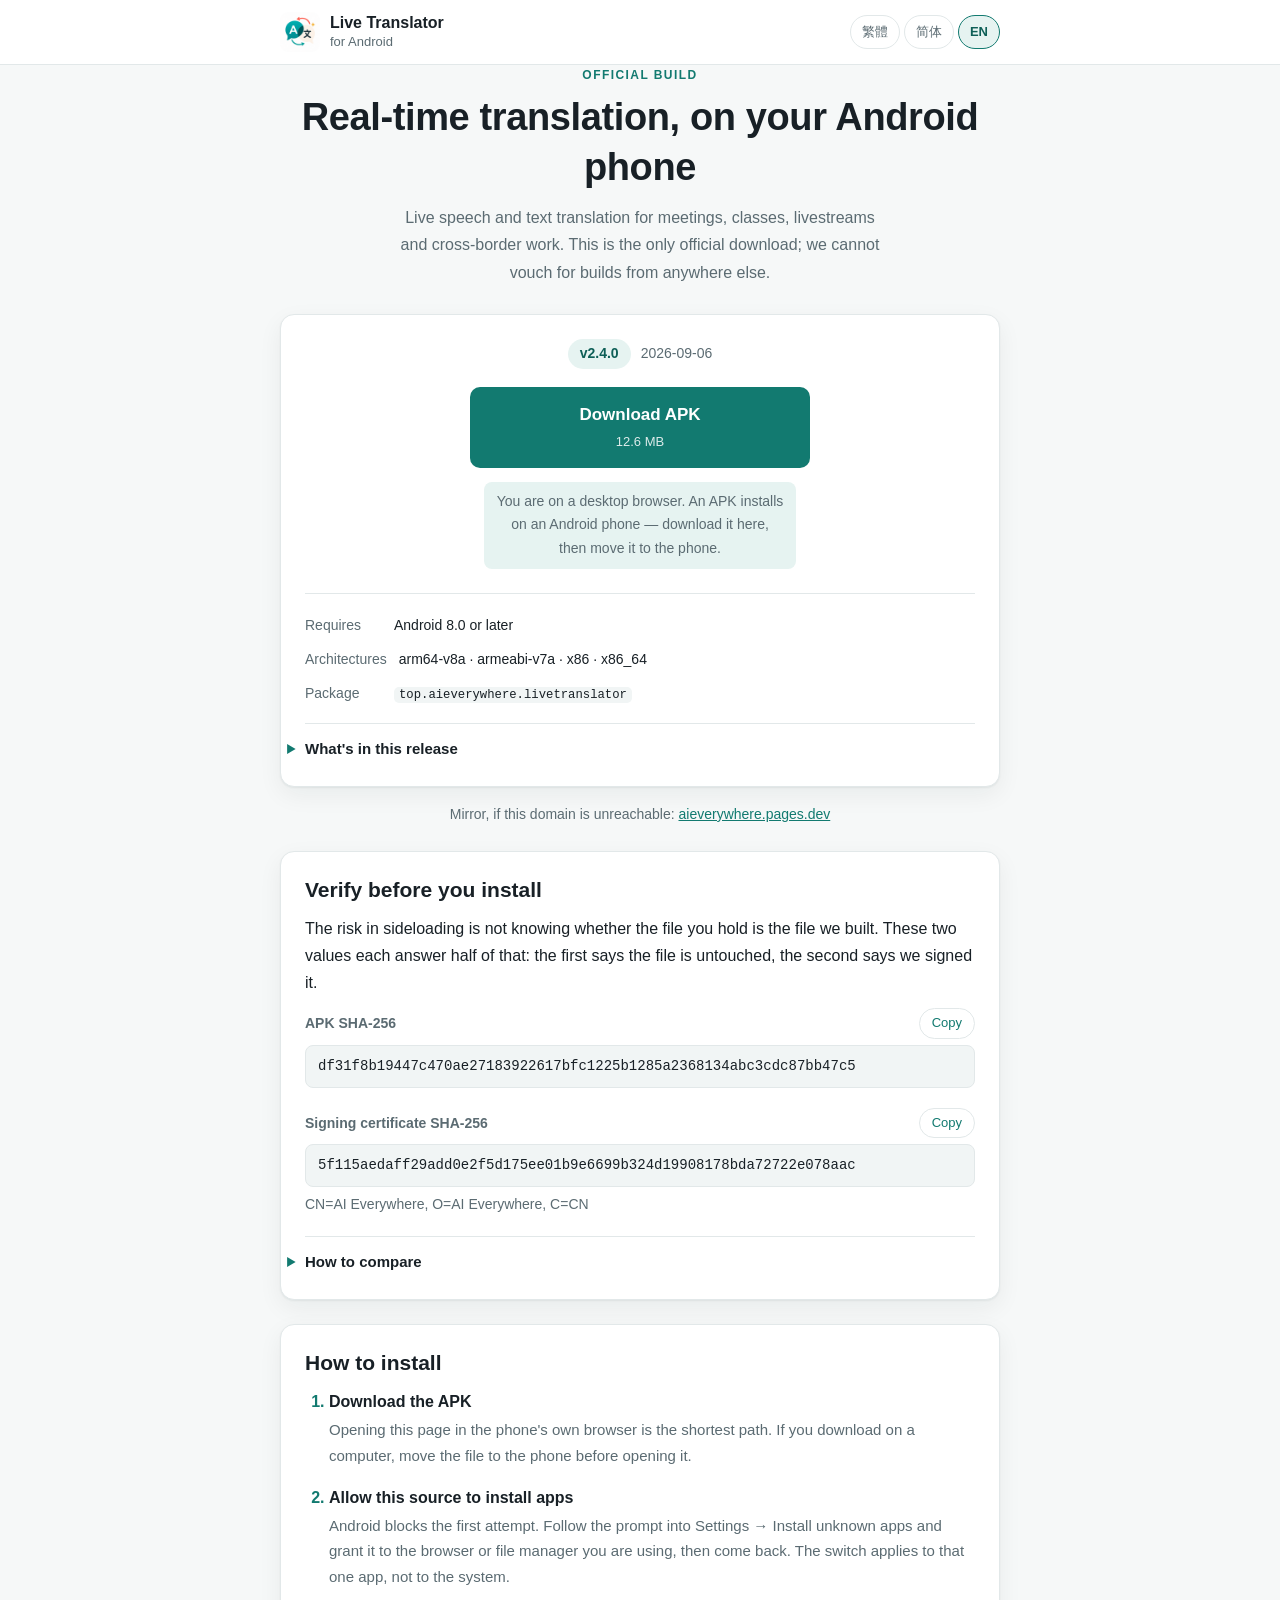
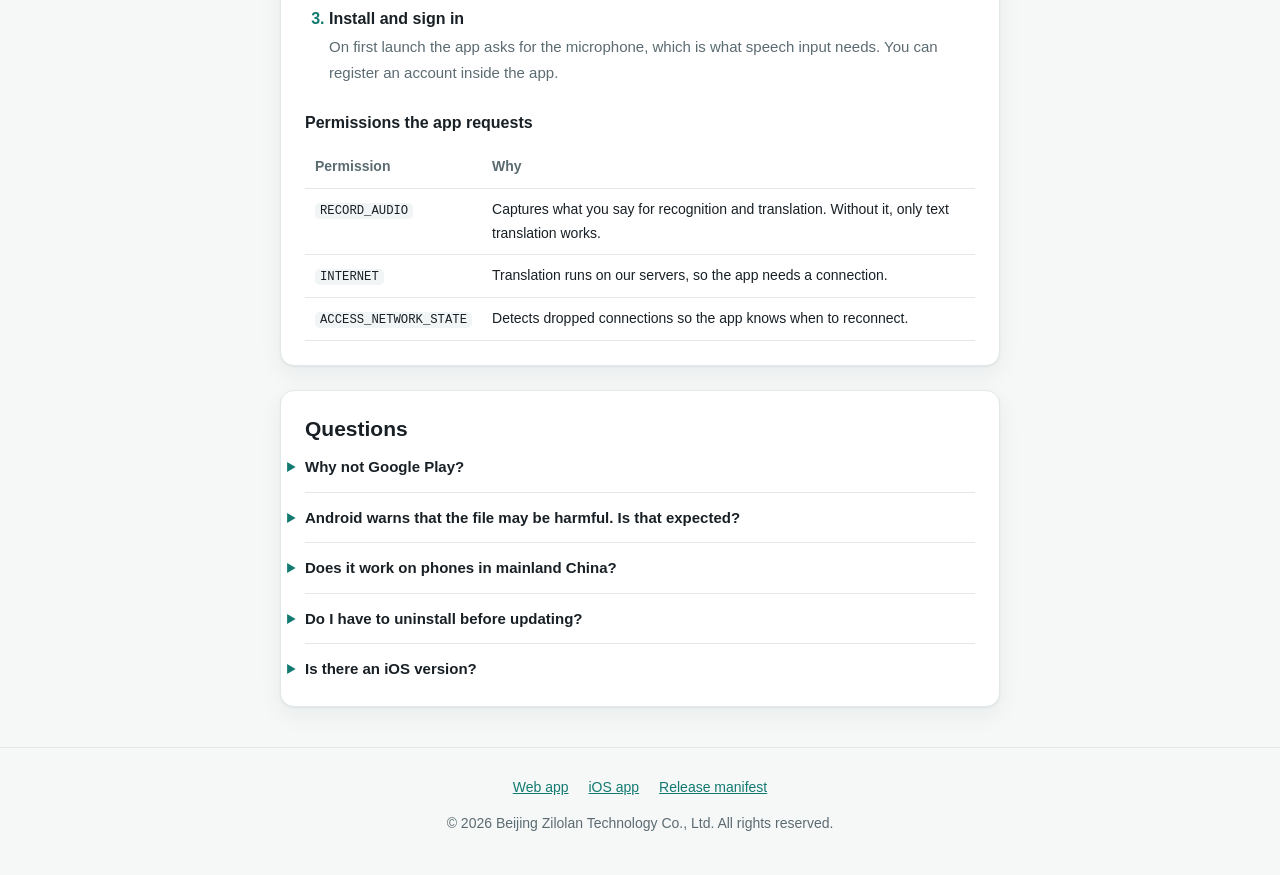
==== index.html @ 989f6298 "Build the download site around one source of truth The page shipped as a template: it advertised v1." ====
<!DOCTYPE html>
<html lang="zh-Hant">
<head>
<meta charset="UTF-8">
<meta name="viewport" content="width=device-width, initial-scale=1.0">
<title>Live Translator for Android — 官方 APK 下載</title>
<meta name="description" content="Live Translator Android 版官方 APK 下載。即時語音翻譯、文字翻譯、會話歷史與 AI 總結，支援 Android 8.0 以上，附 SHA-256 校驗值與簽名指紋。">
<meta name="theme-color" content="#127a70">
<meta name="robots" content="index, follow">
<meta name="author" content="Beijing Zilolan Technology Co., Ltd.">
<link rel="canonical" href="https://download.aieverywhere.top/">

<link rel="icon" type="image/png" href="assets/favicon.png">
<link rel="apple-touch-icon" href="assets/apple-touch-icon.png">
<link rel="manifest" href="site.webmanifest">

<meta property="og:type" content="website">
<meta property="og:site_name" content="Live Translator">
<meta property="og:title" content="Live Translator for Android — 官方 APK 下載">
<meta property="og:description" content="即時語音翻譯 App 的 Android 官方安裝檔，附 SHA-256 校驗值與簽名指紋。">
<meta property="og:url" content="https://download.aieverywhere.top/">
<meta property="og:image" content="https://download.aieverywhere.top/assets/icon-512.png">
<meta name="twitter:card" content="summary">

<script type="application/ld+json">
{
  "@context": "https://schema.org",
  "@type": "SoftwareApplication",
  "name": "Live Translator",
  "operatingSystem": "Android 8.0+",
  "applicationCategory": "UtilitiesApplication",
  "softwareVersion": "2.4.0",
  "downloadUrl": "https://download.aieverywhere.top/download/android/latest.apk",
  "installUrl": "https://download.aieverywhere.top/",
  "publisher": { "@type": "Organization", "name": "Beijing Zilolan Technology Co., Ltd." }
}
</script>

<link rel="stylesheet" href="css/style.css">
</head>
<body>

<a class="skip-link" href="#download" data-i18n="skip">跳到下載</a>

<header class="site-header">
  <div class="wrap header-inner">
    <div class="brand">
      <img src="assets/icon-192.png" alt="" width="40" height="40">
      <div>
        <strong>Live Translator</strong>
        <span data-i18n="brand.sub">Android 版</span>
      </div>
    </div>
    <nav class="lang" aria-label="Language">
      <button type="button" data-lang="zh-Hant" lang="zh-Hant">繁體</button>
      <button type="button" data-lang="zh-Hans" lang="zh-Hans">简体</button>
      <button type="button" data-lang="en" lang="en">EN</button>
    </nav>
  </div>
</header>

<main class="wrap">

  <section class="hero" id="download">
    <p class="eyebrow" data-i18n="hero.eyebrow">官方安裝檔</p>
    <h1 data-i18n="hero.title">即時語音翻譯，裝進你的 Android</h1>
    <p class="lede" data-i18n="hero.lede">會議、課堂、直播與跨境協作的即時語音與文字翻譯。這裡是唯一的官方下載點，其他來源的安裝檔我們無法擔保。</p>

    <div class="card download-card">
      <div class="version-row">
        <span class="badge" id="version-badge">v2.4.0</span>
        <span class="muted" id="release-date">2026-09-06</span>
      </div>

      <a class="btn-download" id="download-btn" href="download/android/LiveTranslator-2.4.0.apk" download>
        <span data-i18n="download.cta">下載 APK</span>
        <span class="btn-sub" id="download-meta">12.6 MB</span>
      </a>

      <p class="platform-note" id="platform-note" hidden></p>

      <dl class="spec">
        <div><dt data-i18n="spec.os">系統需求</dt><dd id="spec-os">Android 8.0 以上</dd></div>
        <div><dt data-i18n="spec.abi">支援架構</dt><dd id="spec-abi">arm64-v8a · armeabi-v7a · x86 · x86_64</dd></div>
        <div><dt data-i18n="spec.pkg">套件名稱</dt><dd><code>top.aieverywhere.livetranslator</code></dd></div>
      </dl>

      <details class="changelog">
        <summary data-i18n="changelog.title">這一版有什麼</summary>
        <ul id="changelog-list"></ul>
      </details>
    </div>

    <p class="mirror muted">
      <span data-i18n="mirror.label">主站無法連線時的備援：</span>
      <a href="https://aieverywhere.pages.dev/">aieverywhere.pages.dev</a>
    </p>
  </section>

  <section class="card" id="verify">
    <h2 data-i18n="verify.title">安裝前先驗一下</h2>
    <p data-i18n="verify.intro">側載的風險在於你不知道手上的檔案有沒有被換過。下面兩個值可以各自回答一半：第一個確認檔案本身沒被動過，第二個確認它確實是我們簽的。</p>

    <div class="hash">
      <div class="hash-head">
        <h3 data-i18n="verify.file">APK 檔案 SHA-256</h3>
        <button type="button" class="copy" data-copy="#sha-file" data-i18n="copy">複製</button>
      </div>
      <code id="sha-file">df31f8b19447c470ae27183922617bfc1225b1285a2368134abc3cdc87bb47c5</code>
    </div>

    <div class="hash">
      <div class="hash-head">
        <h3 data-i18n="verify.cert">簽名憑證 SHA-256</h3>
        <button type="button" class="copy" data-copy="#sha-cert" data-i18n="copy">複製</button>
      </div>
      <code id="sha-cert">5f115aedaff29add0e2f5d175ee01b9e6699b324d19908178bda72722e078aac</code>
      <p class="muted" id="cert-subject">CN=AI Everywhere, O=AI Everywhere, C=CN</p>
    </div>

    <details>
      <summary data-i18n="verify.how">怎麼比對</summary>
      <p data-i18n="verify.howFile">檔案雜湊在自己的電腦上算：</p>
      <pre><code>macOS / Linux:  shasum -a 256 LiveTranslator-2.4.0.apk
Windows:        certutil -hashfile LiveTranslator-2.4.0.apk SHA256</code></pre>
      <p data-i18n="verify.howCert">憑證指紋要用 Android SDK 的 apksigner，它讀的是簽名區塊而不是檔案內容：</p>
      <pre><code>apksigner verify --print-certs LiveTranslator-2.4.0.apk</code></pre>
      <p class="muted" data-i18n="verify.note">憑證指紋跨版本不變。哪天它變了，代表簽名金鑰換了——那必須是我們公開說明過的事，否則就別裝。</p>
    </details>
  </section>

  <section class="card" id="install">
    <h2 data-i18n="install.title">安裝步驟</h2>
    <ol class="steps">
      <li>
        <h3 data-i18n="install.s1.t">下載 APK</h3>
        <p data-i18n="install.s1.d">用手機的瀏覽器直接開這一頁最省事。在電腦上下載的話，記得把檔案傳進手機再開啟。</p>
      </li>
      <li>
        <h3 data-i18n="install.s2.t">允許這個來源安裝</h3>
        <p data-i18n="install.s2.d">點開下載好的檔案，系統會擋一次。照著提示進「設定 → 安裝未知應用程式」，把當下這個瀏覽器或檔案管理器打開權限，再回來繼續。這個開關是給那一個 App 的，不是全域的。</p>
      </li>
      <li>
        <h3 data-i18n="install.s3.t">安裝並登入</h3>
        <p data-i18n="install.s3.d">安裝完第一次啟動會要求麥克風權限，那是語音輸入用的。沒有帳號的話可以直接在 App 內註冊。</p>
      </li>
    </ol>

    <h3 data-i18n="perm.title">App 要哪些權限</h3>
    <table class="perms">
      <thead><tr><th data-i18n="perm.h1">權限</th><th data-i18n="perm.h2">用途</th></tr></thead>
      <tbody>
        <tr><td><code>RECORD_AUDIO</code></td><td data-i18n="perm.mic">錄下你說的話拿去辨識與翻譯。不開就只能用文字翻譯。</td></tr>
        <tr><td><code>INTERNET</code></td><td data-i18n="perm.net">翻譯在伺服器上做，必須連網。</td></tr>
        <tr><td><code>ACCESS_NETWORK_STATE</code></td><td data-i18n="perm.state">判斷斷線，好決定要不要重連。</td></tr>
      </tbody>
    </table>
  </section>

  <section class="card" id="faq">
    <h2 data-i18n="faq.title">常見問題</h2>

    <details>
      <summary data-i18n="faq.q1">為什麼不上 Google Play？</summary>
      <p data-i18n="faq.a1">主要使用者在中國大陸，那裡的手機大多沒有 Play 商店，上架也到不了他們手上。自行發佈的 APK 反而是所有地區都能裝的那一個。</p>
    </details>

    <details>
      <summary data-i18n="faq.q2">系統說「這個檔案可能有害」，正常嗎？</summary>
      <p data-i18n="faq.a2">正常。Android 對所有不是從商店來的安裝檔都這樣提示，它警告的是來源不明，不是檔案本身有問題。你可以先比對上面的 SHA-256 再決定要不要繼續。</p>
    </details>

    <details>
      <summary data-i18n="faq.q3">中國大陸的手機能用嗎？</summary>
      <p data-i18n="faq.a3">能。App 完全不依賴 Google Play 服務，預設的語音辨識走我們自己的伺服器。個人資料頁裡另一個「裝置端辨識」選項要靠手機自己的語音辨識服務，沒有的機器會自動變成灰色，那是預期行為。</p>
    </details>

    <details>
      <summary data-i18n="faq.q4">更新要先解除安裝嗎？</summary>
      <p data-i18n="faq.a4">不用。每一版都用同一把金鑰簽名，直接覆蓋安裝就好，資料和登入狀態都會留著。反過來說，如果系統拒絕覆蓋並說簽章不符，那個檔案就不是我們發的。</p>
    </details>

    <details>
      <summary data-i18n="faq.q5">有 iOS 版嗎？</summary>
      <p data-i18n="faq.a5">有，功能與這一版對齊。網頁版不用安裝，開瀏覽器就能用。</p>
    </details>
  </section>

  <section class="card" id="history" hidden>
    <h2 data-i18n="history.title">歷史版本</h2>
    <p class="muted" data-i18n="history.note">舊版只在需要退回時使用，一般情況請裝最新版。</p>
    <ul class="version-list" id="history-list"></ul>
  </section>

</main>

<footer class="site-footer">
  <div class="wrap">
    <nav class="links" aria-label="Links">
      <a href="https://translate.aieverywhere.top/" data-i18n="footer.web">網頁版</a>
      <a href="download/ios/" data-i18n="footer.ios">iOS 版</a>
      <a href="version.json" data-i18n="footer.manifest">版本資訊 JSON</a>
    </nav>
    <p class="muted">© 2026 Beijing Zilolan Technology Co., Ltd. All rights reserved.</p>
  </div>
</footer>

<div class="toast" id="toast" role="status" aria-live="polite" hidden></div>

<script src="js/main.js"></script>
</body>
</html>
---- css/style.css ----
/* Live Translator 下載頁。單一頁面，不用建置工具，所以樣式全部寫在這裡。 */

:root {
  --brand: #127a70;
  --brand-strong: #0e5f57;
  --brand-soft: #e6f3f1;
  --bg: #f6f8f8;
  --surface: #ffffff;
  --text: #182026;
  --text-muted: #5b6b72;
  --border: #e2e8e9;
  --code-bg: #f1f5f5;
  --shadow: 0 1px 2px rgba(24, 32, 38, .06), 0 8px 24px rgba(24, 32, 38, .06);
  --radius: 14px;
}

@media (prefers-color-scheme: dark) {
  :root {
    --brand: #3fb3a5;
    --brand-strong: #57c9bb;
    --brand-soft: #12302d;
    --bg: #0f1416;
    --surface: #161d20;
    --text: #e8eded;
    --text-muted: #9aabaf;
    --border: #263033;
    --code-bg: #101719;
    --shadow: 0 1px 2px rgba(0, 0, 0, .4), 0 8px 24px rgba(0, 0, 0, .3);
  }
}

* { box-sizing: border-box; }

body {
  margin: 0;
  background: var(--bg);
  color: var(--text);
  font-family: -apple-system, BlinkMacSystemFont, "Segoe UI", "PingFang TC", "PingFang SC",
    "Noto Sans CJK TC", "Microsoft JhengHei", Roboto, Helvetica, Arial, sans-serif;
  font-size: 16px;
  line-height: 1.7;
  -webkit-font-smoothing: antialiased;
}

.wrap { max-width: 760px; margin: 0 auto; padding: 0 20px; }

h1, h2, h3 { line-height: 1.3; }
h1 { font-size: clamp(26px, 5vw, 38px); margin: 0 0 12px; letter-spacing: -.01em; }
h2 { font-size: 21px; margin: 0 0 12px; }
h3 { font-size: 16px; margin: 0 0 4px; }
p { margin: 0 0 12px; }
a { color: var(--brand); }
a:hover { color: var(--brand-strong); }

code, pre {
  font-family: ui-monospace, SFMono-Regular, "SF Mono", Menlo, Consolas, monospace;
  font-size: .875em;
}
pre {
  background: var(--code-bg);
  border: 1px solid var(--border);
  border-radius: 8px;
  padding: 12px 14px;
  overflow-x: auto;
  line-height: 1.6;
}
pre code { background: none; padding: 0; }
:not(pre) > code {
  background: var(--code-bg);
  border-radius: 5px;
  padding: 1px 5px;
  word-break: break-all;
}

.muted { color: var(--text-muted); font-size: 14px; }
.center { text-align: center; }

.skip-link {
  position: absolute;
  left: -9999px;
}
.skip-link:focus {
  left: 12px; top: 12px;
  z-index: 10;
  background: var(--surface);
  padding: 8px 14px;
  border-radius: 8px;
  box-shadow: var(--shadow);
}

:focus-visible { outline: 2px solid var(--brand); outline-offset: 2px; }

/* ---------- header ---------- */

.site-header {
  border-bottom: 1px solid var(--border);
  background: var(--surface);
}
.header-inner {
  display: flex;
  align-items: center;
  justify-content: space-between;
  gap: 16px;
  padding-top: 12px;
  padding-bottom: 12px;
}
.brand { display: flex; align-items: center; gap: 10px; }
.brand img { border-radius: 9px; }
.brand-link { text-decoration: none; color: inherit; }
.brand-link:hover { color: inherit; }
.brand div { display: flex; flex-direction: column; line-height: 1.3; }
.brand strong { font-size: 16px; }
.brand span { font-size: 13px; color: var(--text-muted); }

.lang { display: flex; gap: 4px; }
.lang button {
  font: inherit;
  font-size: 13px;
  padding: 5px 11px;
  border: 1px solid var(--border);
  border-radius: 999px;
  background: transparent;
  color: var(--text-muted);
  cursor: pointer;
}
.lang button:hover { color: var(--text); border-color: var(--brand); }
.lang button[aria-pressed="true"] {
  background: var(--brand-soft);
  border-color: var(--brand);
  color: var(--brand-strong);
  font-weight: 600;
}

/* ---------- layout ---------- */

main { padding: 40px 20px 20px; }
main.wrap > section { margin-bottom: 24px; }

.card {
  background: var(--surface);
  border: 1px solid var(--border);
  border-radius: var(--radius);
  box-shadow: var(--shadow);
  padding: 24px;
}

.hero { text-align: center; }
.eyebrow {
  text-transform: uppercase;
  letter-spacing: .12em;
  font-size: 12px;
  font-weight: 600;
  color: var(--brand);
  margin: 0 0 8px;
}
.lede { color: var(--text-muted); max-width: 56ch; margin: 0 auto 28px; }

/* ---------- download card ---------- */

.download-card { text-align: center; }

.version-row {
  display: flex;
  align-items: center;
  justify-content: center;
  gap: 10px;
  margin-bottom: 18px;
}
.badge {
  background: var(--brand-soft);
  color: var(--brand-strong);
  border-radius: 999px;
  padding: 3px 12px;
  font-size: 14px;
  font-weight: 600;
}

.btn-download {
  display: inline-flex;
  flex-direction: column;
  align-items: center;
  gap: 2px;
  width: 100%;
  max-width: 340px;
  padding: 14px 28px;
  background: var(--brand);
  color: #fff;
  font-size: 17px;
  font-weight: 600;
  text-decoration: none;
  border-radius: 10px;
  transition: background-color .2s, transform .1s;
}
.btn-download:hover { background: var(--brand-strong); color: #fff; }
.btn-download:active { transform: translateY(1px); }
.btn-sub { font-size: 13px; font-weight: 400; opacity: .85; }

.platform-note {
  margin: 14px auto 0;
  max-width: 40ch;
  font-size: 14px;
  color: var(--text-muted);
  background: var(--brand-soft);
  border-radius: 8px;
  padding: 8px 12px;
}

.spec {
  display: grid;
  gap: 10px;
  margin: 24px 0 0;
  padding-top: 20px;
  border-top: 1px solid var(--border);
  text-align: left;
  font-size: 14px;
}
.spec > div { display: flex; gap: 12px; flex-wrap: wrap; }
.spec dt { color: var(--text-muted); min-width: 5.5em; margin: 0; }
.spec dd { margin: 0; }

.changelog { margin-top: 18px; text-align: left; }
.changelog ul { margin: 8px 0 0; padding-left: 20px; }
.changelog li { margin-bottom: 6px; }

.mirror { margin-top: 16px; }

/* ---------- details ---------- */

details {
  border-top: 1px solid var(--border);
  padding: 12px 0;
}
details:last-child { padding-bottom: 0; }
summary {
  cursor: pointer;
  font-weight: 600;
  font-size: 15px;
  list-style-position: outside;
}
summary::marker { color: var(--brand); }
details > *:not(summary) { margin-top: 10px; }

#faq details:first-of-type { border-top: none; padding-top: 0; }

/* ---------- verify ---------- */

.hash { margin-bottom: 20px; }
.hash-head {
  display: flex;
  align-items: center;
  justify-content: space-between;
  gap: 12px;
  margin-bottom: 6px;
}
.hash-head h3 { margin: 0; font-size: 14px; color: var(--text-muted); font-weight: 600; }
.hash > code {
  display: block;
  background: var(--code-bg);
  border: 1px solid var(--border);
  border-radius: 8px;
  padding: 10px 12px;
  word-break: break-all;
  line-height: 1.5;
}
.hash > .muted { margin: 6px 0 0; }

.copy {
  font: inherit;
  font-size: 13px;
  padding: 3px 12px;
  border: 1px solid var(--border);
  border-radius: 999px;
  background: transparent;
  color: var(--brand);
  cursor: pointer;
  white-space: nowrap;
}
.copy:hover { background: var(--brand-soft); border-color: var(--brand); }

/* ---------- install ---------- */

.steps { margin: 0 0 28px; padding-left: 24px; }
.steps li { margin-bottom: 16px; }
.steps li::marker { color: var(--brand); font-weight: 700; }
.steps p { margin: 0; color: var(--text-muted); font-size: 15px; }

.perms {
  width: 100%;
  border-collapse: collapse;
  font-size: 14px;
  margin-top: 12px;
}
.perms th, .perms td {
  text-align: left;
  padding: 9px 10px;
  border-bottom: 1px solid var(--border);
  vertical-align: top;
}
.perms th { color: var(--text-muted); font-weight: 600; }
.perms td:first-child { white-space: nowrap; }

/* ---------- history ---------- */

.version-list { list-style: none; margin: 12px 0 0; padding: 0; }
.version-list li {
  display: flex;
  flex-wrap: wrap;
  align-items: baseline;
  gap: 10px;
  padding: 10px 0;
  border-top: 1px solid var(--border);
  font-size: 15px;
}
.version-list a { font-weight: 600; text-decoration: none; }
.version-list a:hover { text-decoration: underline; }

/* ---------- footer ---------- */

.site-footer {
  border-top: 1px solid var(--border);
  margin-top: 40px;
  padding: 28px 0 40px;
  text-align: center;
}
.site-footer .links {
  display: flex;
  flex-wrap: wrap;
  justify-content: center;
  gap: 8px 20px;
  margin-bottom: 12px;
  font-size: 14px;
}
.site-footer p { margin: 0; }

/* ---------- toast ---------- */

.toast {
  position: fixed;
  left: 50%;
  bottom: 28px;
  transform: translateX(-50%);
  background: var(--text);
  color: var(--bg);
  padding: 9px 18px;
  border-radius: 999px;
  font-size: 14px;
  box-shadow: var(--shadow);
  z-index: 20;
}

@media (max-width: 480px) {
  main { padding-top: 28px; }
  .card { padding: 20px 16px; }
  .btn-download { max-width: none; }
  /* 窄螢幕上有的欄位放得下、有的會換行，看起來像沒對齊。乾脆全部一律換行。 */
  .spec > div { flex-direction: column; gap: 2px; }
}

@media (prefers-reduced-motion: reduce) {
  * { transition: none !important; }
}
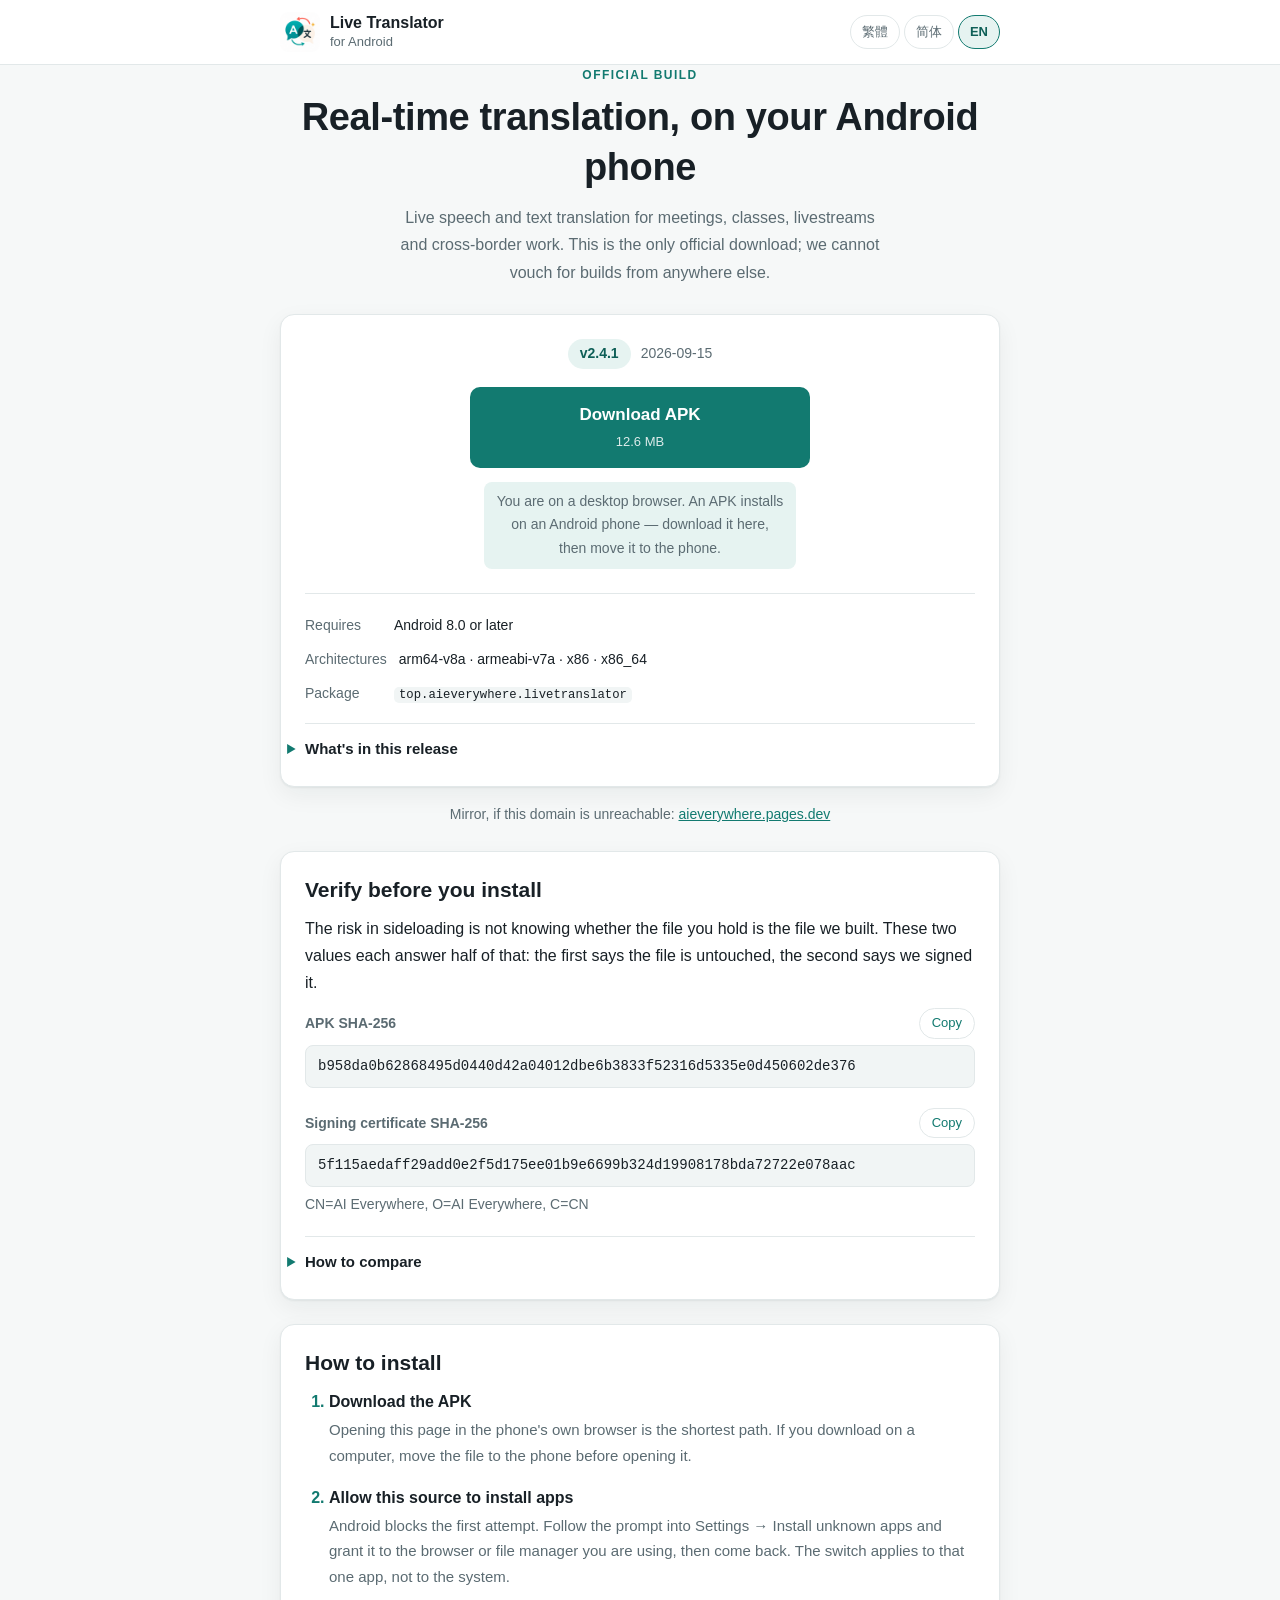
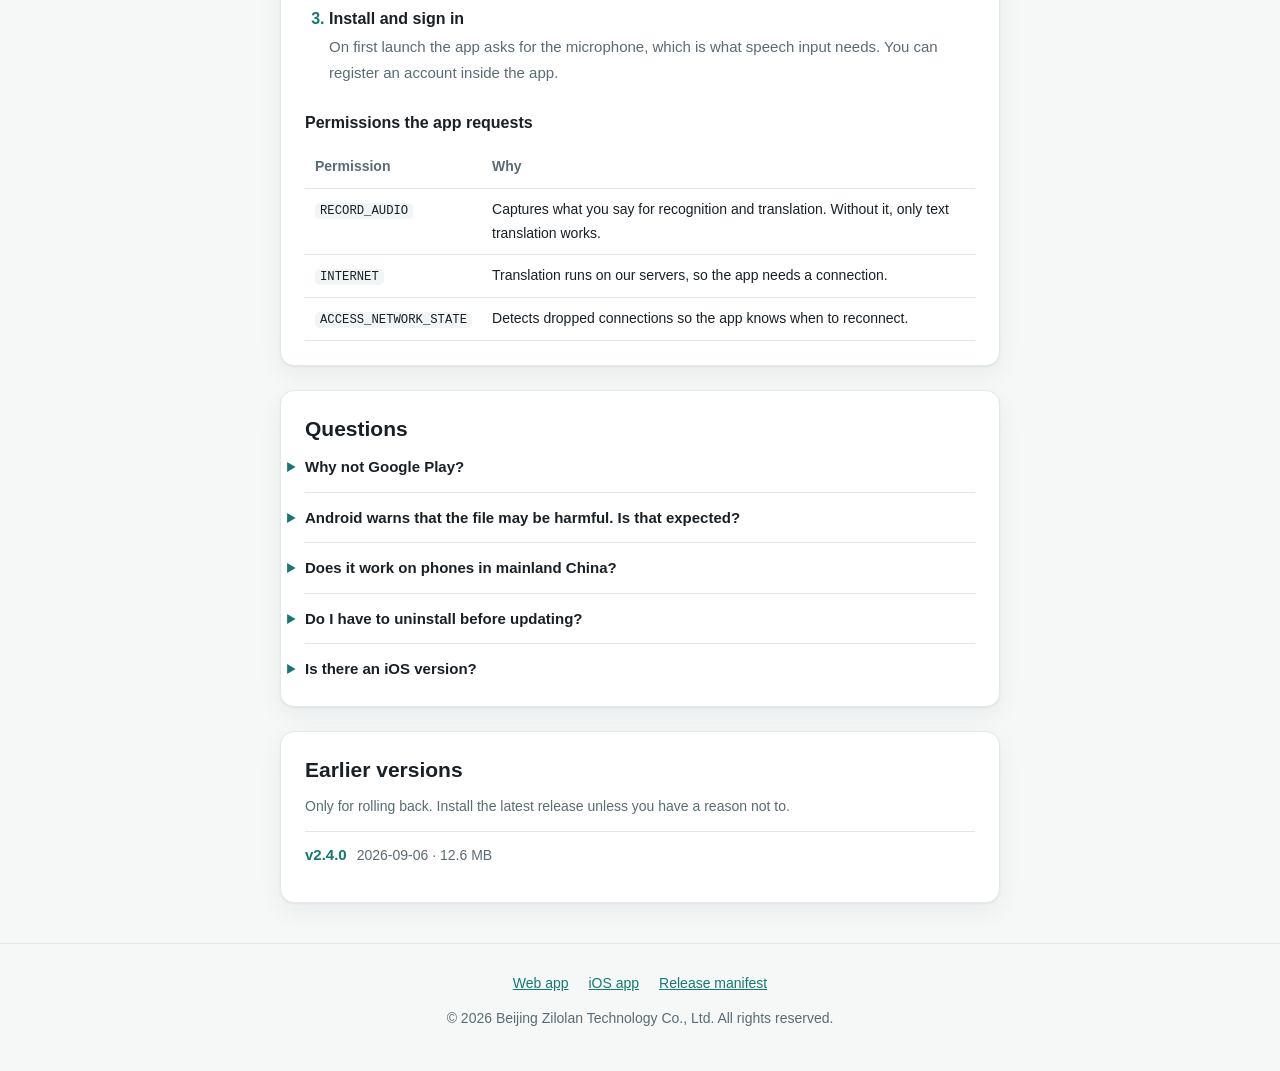
==== commit 34d2e0f6: "Release v2.4.1" ====
--- a/index.html
+++ b/index.html
@@ -29,7 +29,7 @@
   "name": "Live Translator",
   "operatingSystem": "Android 8.0+",
   "applicationCategory": "UtilitiesApplication",
-  "softwareVersion": "2.4.0",
+  "softwareVersion": "2.4.1",
   "downloadUrl": "https://download.aieverywhere.top/download/android/latest.apk",
   "installUrl": "https://download.aieverywhere.top/",
   "publisher": { "@type": "Organization", "name": "Beijing Zilolan Technology Co., Ltd." }
@@ -68,11 +68,11 @@
 
     <div class="card download-card">
       <div class="version-row">
-        <span class="badge" id="version-badge">v2.4.0</span>
-        <span class="muted" id="release-date">2026-09-06</span>
-      </div>
-
-      <a class="btn-download" id="download-btn" href="download/android/LiveTranslator-2.4.0.apk" download>
+        <span class="badge" id="version-badge">v2.4.1</span>
+        <span class="muted" id="release-date">2026-09-15</span>
+      </div>
+
+      <a class="btn-download" id="download-btn" href="download/android/LiveTranslator-2.4.1.apk" download>
         <span data-i18n="download.cta">下載 APK</span>
         <span class="btn-sub" id="download-meta">12.6 MB</span>
       </a>
@@ -106,7 +106,7 @@
         <h3 data-i18n="verify.file">APK 檔案 SHA-256</h3>
         <button type="button" class="copy" data-copy="#sha-file" data-i18n="copy">複製</button>
       </div>
-      <code id="sha-file">df31f8b19447c470ae27183922617bfc1225b1285a2368134abc3cdc87bb47c5</code>
+      <code id="sha-file">b958da0b62868495d0440d42a04012dbe6b3833f52316d5335e0d450602de376</code>
     </div>
 
     <div class="hash">
@@ -121,10 +121,10 @@
     <details>
       <summary data-i18n="verify.how">怎麼比對</summary>
       <p data-i18n="verify.howFile">檔案雜湊在自己的電腦上算：</p>
-      <pre><code>macOS / Linux:  shasum -a 256 LiveTranslator-2.4.0.apk
-Windows:        certutil -hashfile LiveTranslator-2.4.0.apk SHA256</code></pre>
+      <pre><code>macOS / Linux:  shasum -a 256 LiveTranslator-2.4.1.apk
+Windows:        certutil -hashfile LiveTranslator-2.4.1.apk SHA256</code></pre>
       <p data-i18n="verify.howCert">憑證指紋要用 Android SDK 的 apksigner，它讀的是簽名區塊而不是檔案內容：</p>
-      <pre><code>apksigner verify --print-certs LiveTranslator-2.4.0.apk</code></pre>
+      <pre><code>apksigner verify --print-certs LiveTranslator-2.4.1.apk</code></pre>
       <p class="muted" data-i18n="verify.note">憑證指紋跨版本不變。哪天它變了，代表簽名金鑰換了——那必須是我們公開說明過的事，否則就別裝。</p>
     </details>
   </section>
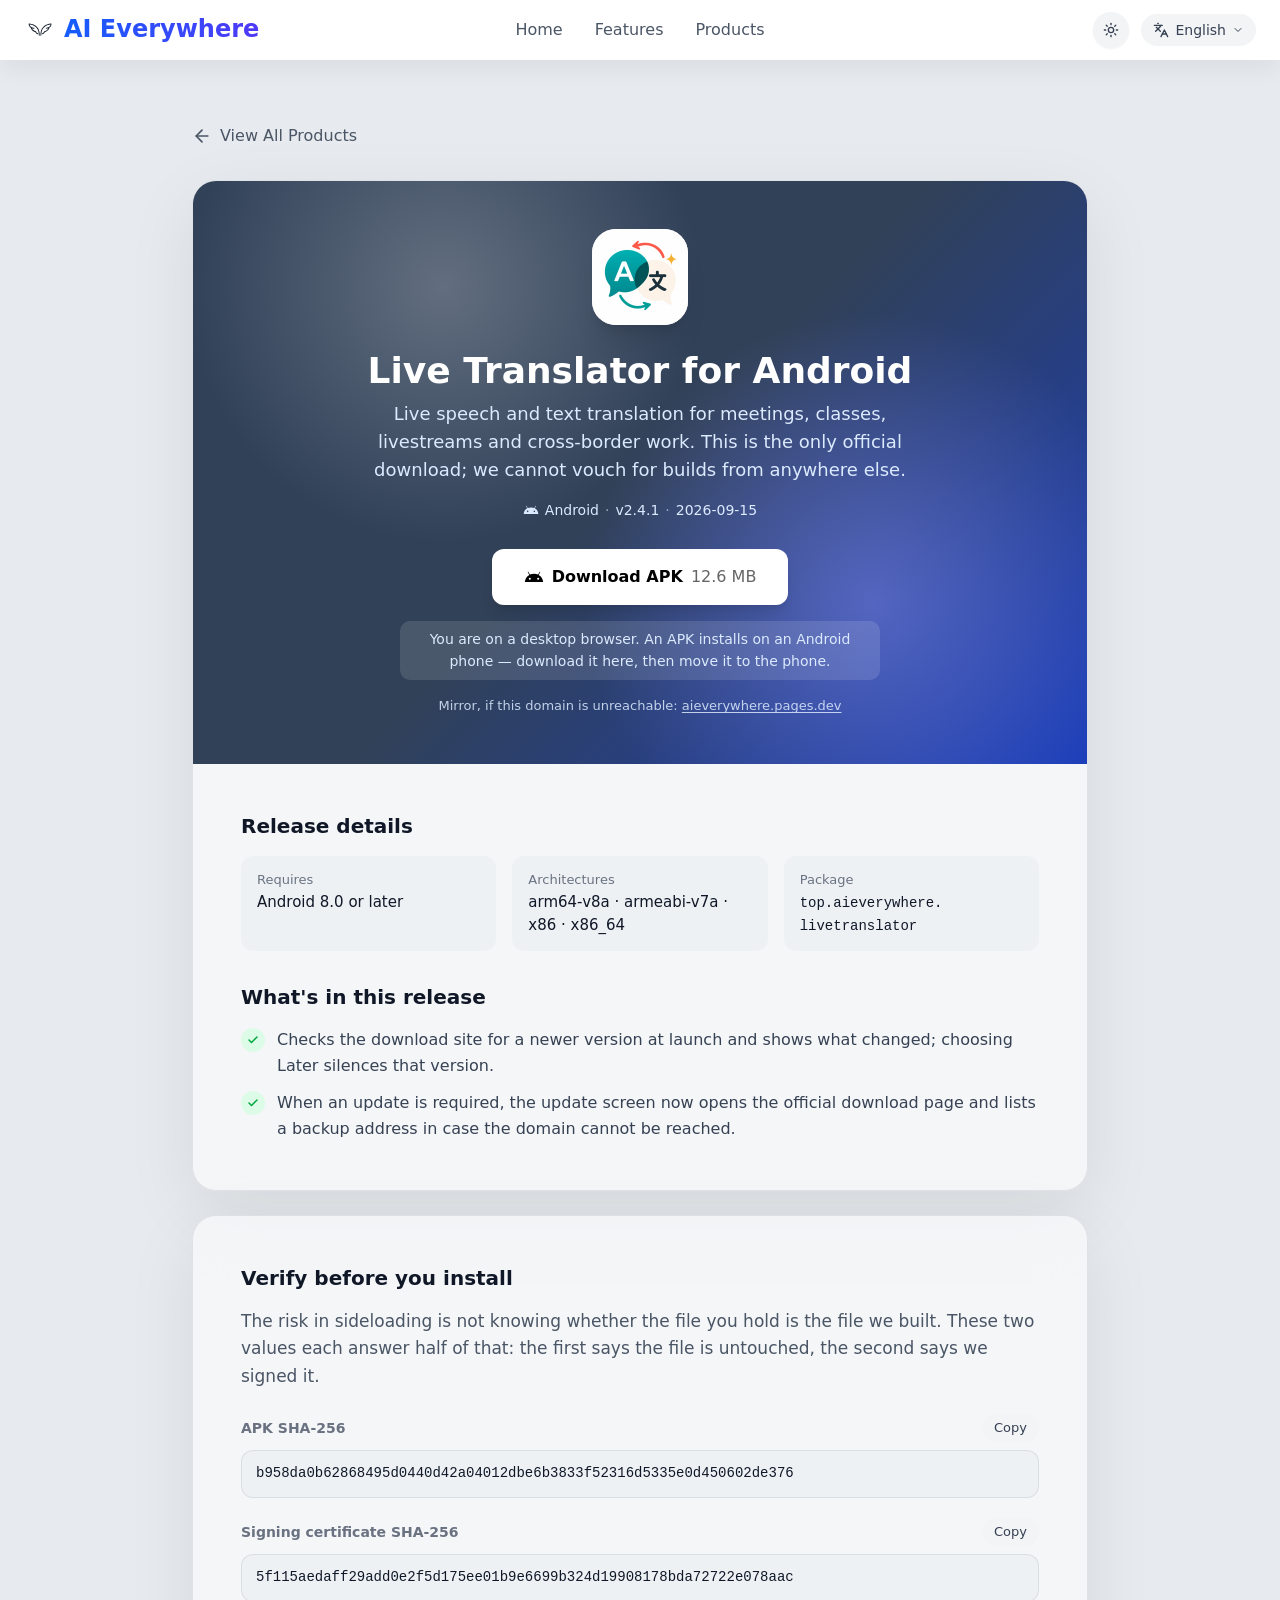
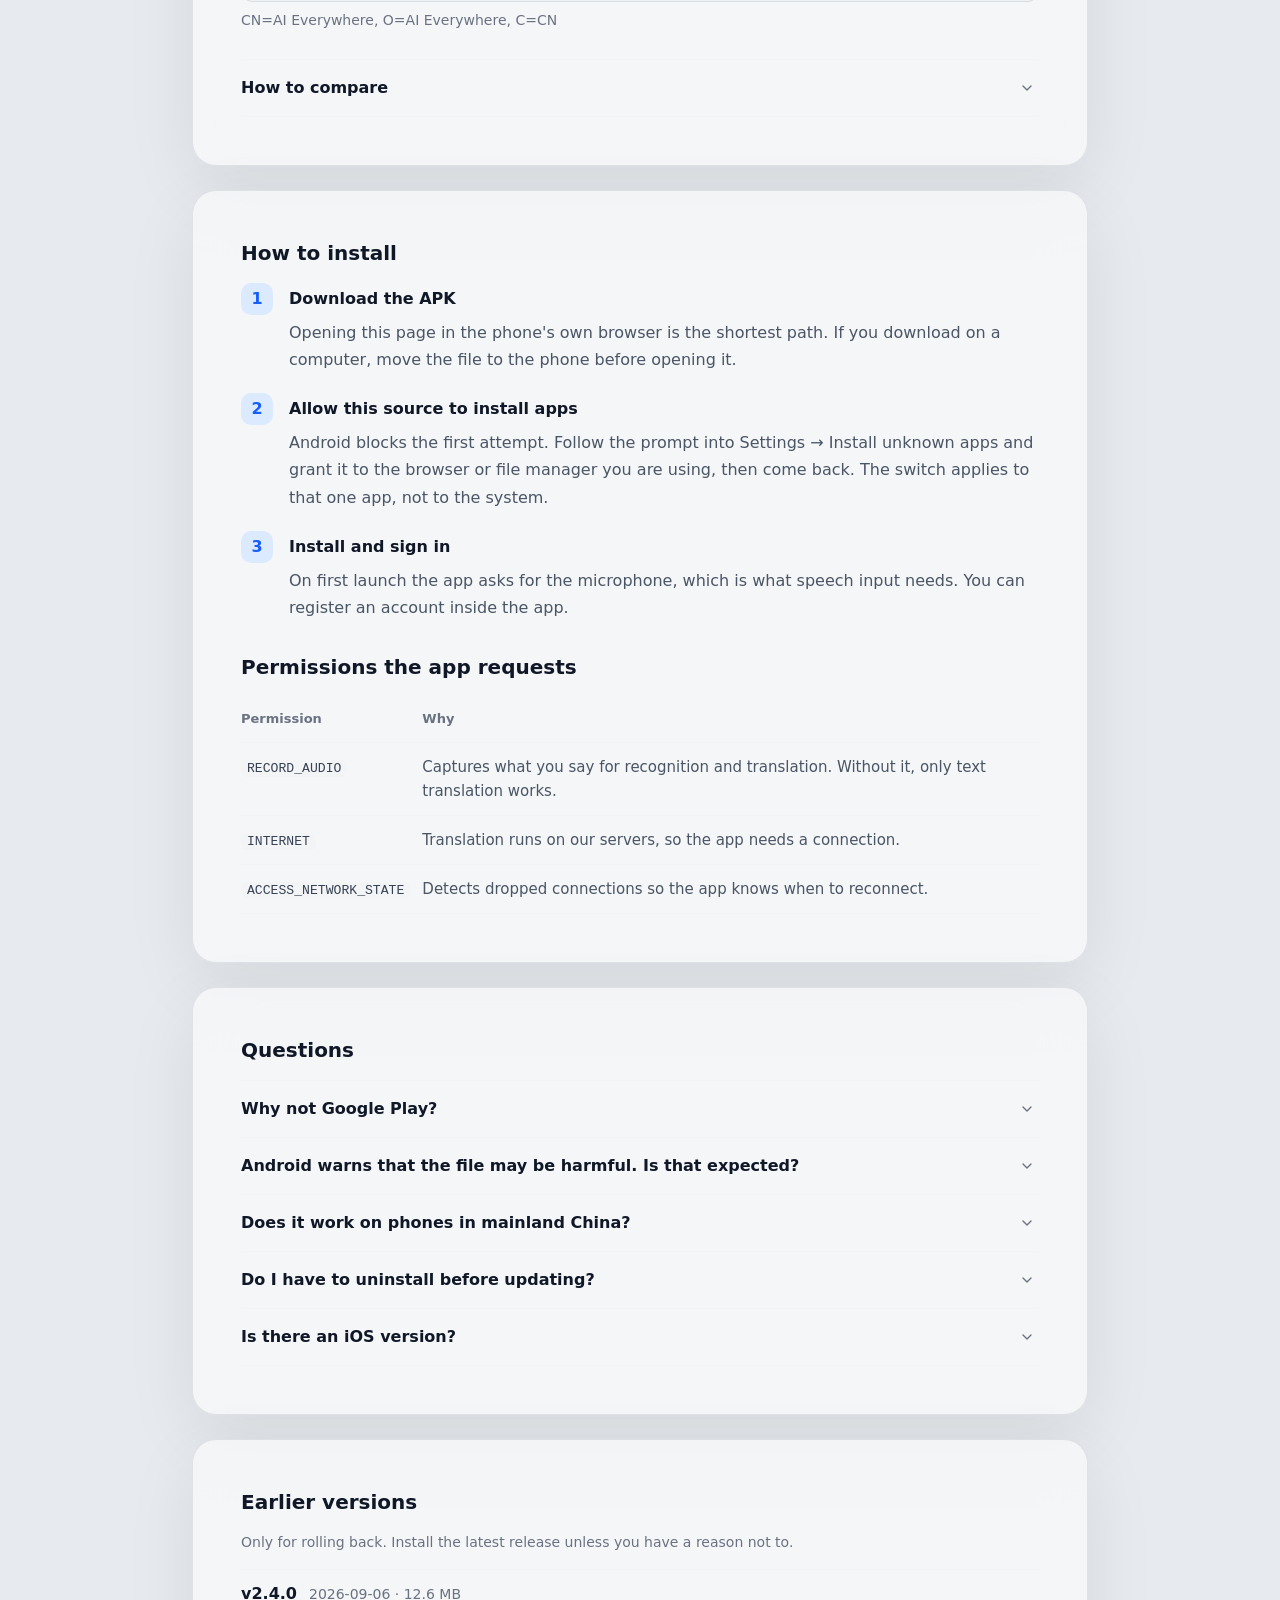
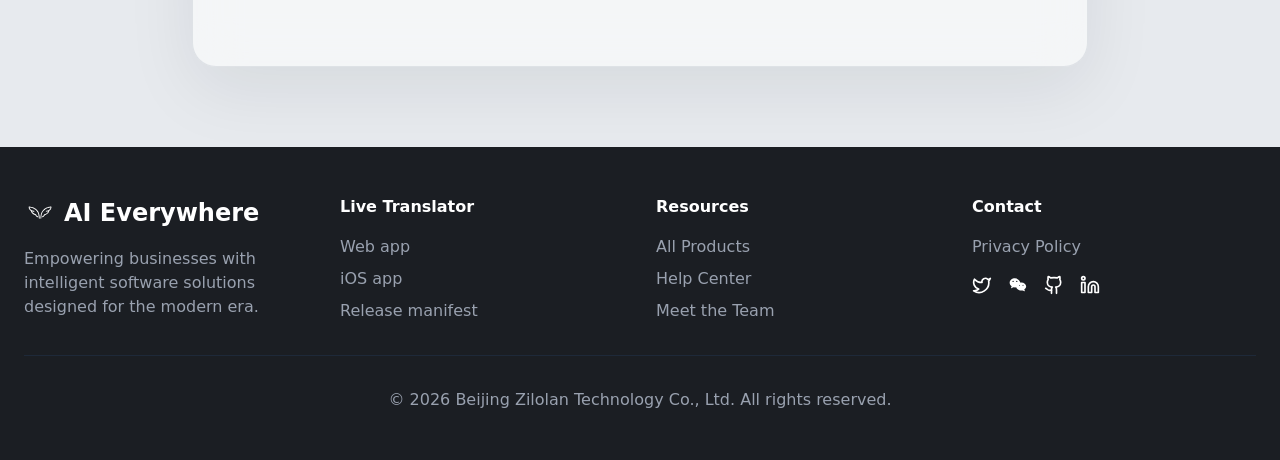
==== commit 75af2b93: "Update theme" ====
--- a/index.html
+++ b/index.html
@@ -5,7 +5,8 @@
 <meta name="viewport" content="width=device-width, initial-scale=1.0">
 <title>Live Translator for Android — 官方 APK 下載</title>
 <meta name="description" content="Live Translator Android 版官方 APK 下載。即時語音翻譯、文字翻譯、會話歷史與 AI 總結，支援 Android 8.0 以上，附 SHA-256 校驗值與簽名指紋。">
-<meta name="theme-color" content="#127a70">
+<meta name="theme-color" content="#ffffff" media="(prefers-color-scheme: light)">
+<meta name="theme-color" content="#11151a" media="(prefers-color-scheme: dark)">
 <meta name="robots" content="index, follow">
 <meta name="author" content="Beijing Zilolan Technology Co., Ltd.">
 <link rel="canonical" href="https://download.aieverywhere.top/">
@@ -15,7 +16,7 @@
 <link rel="manifest" href="site.webmanifest">
 
 <meta property="og:type" content="website">
-<meta property="og:site_name" content="Live Translator">
+<meta property="og:site_name" content="AI Everywhere">
 <meta property="og:title" content="Live Translator for Android — 官方 APK 下載">
 <meta property="og:description" content="即時語音翻譯 App 的 Android 官方安裝檔，附 SHA-256 校驗值與簽名指紋。">
 <meta property="og:url" content="https://download.aieverywhere.top/">
@@ -32,176 +33,267 @@
   "softwareVersion": "2.4.1",
   "downloadUrl": "https://download.aieverywhere.top/download/android/latest.apk",
   "installUrl": "https://download.aieverywhere.top/",
-  "publisher": { "@type": "Organization", "name": "Beijing Zilolan Technology Co., Ltd." }
+  "publisher": { "@type": "Organization", "name": "Beijing Zilolan Technology Co., Ltd.", "url": "https://aieverywhere.top" }
 }
 </script>
 
+<script src="js/theme.js"></script>
 <link rel="stylesheet" href="css/style.css">
 </head>
 <body>
 
 <a class="skip-link" href="#download" data-i18n="skip">跳到下載</a>
 
+<!-- 頁首頁尾照主站 aieverywhere.top 的元件刻，連結都指回主站 -->
 <header class="site-header">
-  <div class="wrap header-inner">
-    <div class="brand">
-      <img src="assets/icon-192.png" alt="" width="40" height="40">
-      <div>
-        <strong>Live Translator</strong>
-        <span data-i18n="brand.sub">Android 版</span>
+  <div class="container header-inner">
+    <a class="brand" href="https://aieverywhere.top/">
+      <span class="logo" role="img" aria-label="AI Everywhere"></span>
+      <span class="brand-name">AI Everywhere</span>
+    </a>
+
+    <nav class="primary-nav" aria-label="AI Everywhere">
+      <a href="https://aieverywhere.top/#top" data-i18n="nav.home">首頁</a>
+      <a href="https://aieverywhere.top/#features" data-i18n="nav.features">特性</a>
+      <a href="https://aieverywhere.top/#showcase" data-i18n="nav.products">產品</a>
+    </nav>
+
+    <!-- 兩個按鈕都要 JS 才有作用，沒有 JS 就不出現 -->
+    <div class="header-actions">
+      <button type="button" class="icon-btn theme-toggle" id="theme-toggle" hidden>
+        <svg class="icon i-sun" viewBox="0 0 24 24" fill="none" stroke="currentColor" stroke-width="2" stroke-linecap="round" stroke-linejoin="round" aria-hidden="true"><circle cx="12" cy="12" r="4"/><path d="M12 2v2"/><path d="M12 20v2"/><path d="m4.93 4.93 1.41 1.41"/><path d="m17.66 17.66 1.41 1.41"/><path d="M2 12h2"/><path d="M20 12h2"/><path d="m6.34 17.66-1.41 1.41"/><path d="m19.07 4.93-1.41 1.41"/></svg>
+        <svg class="icon i-moon" viewBox="0 0 24 24" fill="none" stroke="currentColor" stroke-width="2" stroke-linecap="round" stroke-linejoin="round" aria-hidden="true"><path d="M20.985 12.486a9 9 0 1 1-9.473-9.472c.405-.022.617.46.402.803a6 6 0 0 0 8.268 8.268c.344-.215.825-.004.803.401"/></svg>
+      </button>
+
+      <div class="lang" id="lang" hidden>
+        <button type="button" class="chip lang-toggle" id="lang-toggle" aria-haspopup="true" aria-expanded="false" aria-controls="lang-menu" data-i18n-aria="nav.language" aria-label="語言">
+          <svg class="icon" viewBox="0 0 24 24" fill="none" stroke="currentColor" stroke-width="2" stroke-linecap="round" stroke-linejoin="round" aria-hidden="true"><path d="m5 8 6 6"/><path d="m4 14 6-6 2-3"/><path d="M2 5h12"/><path d="M7 2h1"/><path d="m22 22-5-10-5 10"/><path d="M14 18h6"/></svg>
+          <span class="lang-name" id="lang-name">繁體中文</span>
+          <svg class="chevron" viewBox="0 0 24 24" fill="none" stroke="currentColor" stroke-width="2" stroke-linecap="round" stroke-linejoin="round" aria-hidden="true"><path d="m6 9 6 6 6-6"/></svg>
+        </button>
+        <div class="lang-menu" id="lang-menu" hidden>
+          <button type="button" data-lang="zh-Hant" lang="zh-Hant">繁體中文</button>
+          <button type="button" data-lang="zh-Hans" lang="zh-Hans">简体中文</button>
+          <button type="button" data-lang="en" lang="en">English</button>
+        </div>
       </div>
     </div>
-    <nav class="lang" aria-label="Language">
-      <button type="button" data-lang="zh-Hant" lang="zh-Hant">繁體</button>
-      <button type="button" data-lang="zh-Hans" lang="zh-Hans">简体</button>
-      <button type="button" data-lang="en" lang="en">EN</button>
-    </nav>
   </div>
 </header>
 
-<main class="wrap">
-
-  <section class="hero" id="download">
-    <p class="eyebrow" data-i18n="hero.eyebrow">官方安裝檔</p>
-    <h1 data-i18n="hero.title">即時語音翻譯，裝進你的 Android</h1>
-    <p class="lede" data-i18n="hero.lede">會議、課堂、直播與跨境協作的即時語音與文字翻譯。這裡是唯一的官方下載點，其他來源的安裝檔我們無法擔保。</p>
-
-    <div class="card download-card">
-      <div class="version-row">
-        <span class="badge" id="version-badge">v2.4.1</span>
-        <span class="muted" id="release-date">2026-09-15</span>
-      </div>
-
-      <a class="btn-download" id="download-btn" href="download/android/LiveTranslator-2.4.1.apk" download>
-        <span data-i18n="download.cta">下載 APK</span>
-        <span class="btn-sub" id="download-meta">12.6 MB</span>
+<main class="site-page">
+  <div class="container">
+    <div class="page">
+
+      <a class="back-link" href="https://aieverywhere.top/products">
+        <svg class="icon-lg" viewBox="0 0 24 24" fill="none" stroke="currentColor" stroke-width="2" stroke-linecap="round" stroke-linejoin="round" aria-hidden="true"><path d="m12 19-7-7 7-7"/><path d="M19 12H5"/></svg>
+        <span data-i18n="back">查看所有產品</span>
       </a>
 
-      <p class="platform-note" id="platform-note" hidden></p>
-
-      <dl class="spec">
-        <div><dt data-i18n="spec.os">系統需求</dt><dd id="spec-os">Android 8.0 以上</dd></div>
-        <div><dt data-i18n="spec.abi">支援架構</dt><dd id="spec-abi">arm64-v8a · armeabi-v7a · x86 · x86_64</dd></div>
-        <div><dt data-i18n="spec.pkg">套件名稱</dt><dd><code>top.aieverywhere.livetranslator</code></dd></div>
-      </dl>
-
-      <details class="changelog">
-        <summary data-i18n="changelog.title">這一版有什麼</summary>
-        <ul id="changelog-list"></ul>
-      </details>
+      <article class="panel" id="download">
+        <header class="hero">
+          <div class="app-icon"><img src="assets/icon-192.png" alt="" width="96" height="96"></div>
+          <h1 data-i18n="hero.title">Live Translator Android 版</h1>
+          <p class="hero-lede" data-i18n="hero.lede">會議、課堂、直播與跨境協作的即時語音與文字翻譯。這裡是唯一的官方下載點，其他來源的安裝檔我們無法擔保。</p>
+          <p class="hero-meta">
+            <svg class="icon" viewBox="0 0 24 24" fill="currentColor" aria-hidden="true"><path d="M17.6 9.48 19.44 6.3a.38.38 0 0 0-.66-.38l-1.86 3.22A11.4 11.4 0 0 0 12 8.1c-1.77 0-3.43.39-4.92 1.04L5.22 5.92a.38.38 0 0 0-.66.38L6.4 9.48A10.8 10.8 0 0 0 1 18h22a10.8 10.8 0 0 0-5.4-8.52ZM7 15.25a1.25 1.25 0 1 1 0-2.5 1.25 1.25 0 0 1 0 2.5Zm10 0a1.25 1.25 0 1 1 0-2.5 1.25 1.25 0 0 1 0 2.5Z"/></svg>
+            <span>Android</span>
+            <span class="sep" aria-hidden="true">·</span>
+            <span id="version-badge">v2.4.1</span>
+            <span class="sep" aria-hidden="true">·</span>
+            <span id="release-date">2026-09-15</span>
+          </p>
+
+          <a class="btn btn-download" id="download-btn" href="download/android/LiveTranslator-2.4.1.apk" download>
+            <svg class="icon-lg" viewBox="0 0 24 24" fill="currentColor" aria-hidden="true"><path d="M17.6 9.48 19.44 6.3a.38.38 0 0 0-.66-.38l-1.86 3.22A11.4 11.4 0 0 0 12 8.1c-1.77 0-3.43.39-4.92 1.04L5.22 5.92a.38.38 0 0 0-.66.38L6.4 9.48A10.8 10.8 0 0 0 1 18h22a10.8 10.8 0 0 0-5.4-8.52ZM7 15.25a1.25 1.25 0 1 1 0-2.5 1.25 1.25 0 0 1 0 2.5Zm10 0a1.25 1.25 0 1 1 0-2.5 1.25 1.25 0 0 1 0 2.5Z"/></svg>
+            <span data-i18n="download.cta">下載 APK</span>
+            <span class="btn-sub" id="download-meta">12.6 MB</span>
+          </a>
+
+          <p class="platform-note" id="platform-note" hidden></p>
+
+          <p class="mirror">
+            <span data-i18n="mirror.label">這個網址連不上時的備援：</span>
+            <a href="https://aieverywhere.pages.dev/">aieverywhere.pages.dev</a>
+          </p>
+        </header>
+
+        <div class="panel-body">
+          <section>
+            <h2 data-i18n="spec.title">版本資訊</h2>
+            <dl class="spec">
+              <div><dt data-i18n="spec.os">系統需求</dt><dd id="spec-os">Android 8.0 以上</dd></div>
+              <div><dt data-i18n="spec.abi">支援架構</dt><dd id="spec-abi">arm64-v8a · armeabi-v7a · x86 · x86_64</dd></div>
+              <div><dt data-i18n="spec.pkg">套件名稱</dt><dd><code>top.<wbr>aieverywhere.<wbr>livetranslator</code></dd></div>
+            </dl>
+          </section>
+
+          <!-- 更新說明只在 version.json 裡，抓到才顯示 -->
+          <section id="changelog" hidden>
+            <h2 data-i18n="changelog.title">這一版有什麼</h2>
+            <ul class="checklist" id="changelog-list"></ul>
+          </section>
+        </div>
+      </article>
+
+      <section class="panel" id="verify">
+        <div class="panel-body">
+          <h2 data-i18n="verify.title">安裝前先驗一下</h2>
+          <p class="prose" data-i18n="verify.intro">側載的風險在於你不知道手上的檔案有沒有被換過。下面兩個值可以各自回答一半：第一個確認檔案本身沒被動過，第二個確認它確實是我們簽的。</p>
+
+          <div class="hash">
+            <div class="hash-head">
+              <h3 data-i18n="verify.file">APK 檔案 SHA-256</h3>
+              <button type="button" class="chip copy" data-copy="#sha-file" data-i18n="copy">複製</button>
+            </div>
+            <code id="sha-file">b958da0b62868495d0440d42a04012dbe6b3833f52316d5335e0d450602de376</code>
+          </div>
+
+          <div class="hash">
+            <div class="hash-head">
+              <h3 data-i18n="verify.cert">簽名憑證 SHA-256</h3>
+              <button type="button" class="chip copy" data-copy="#sha-cert" data-i18n="copy">複製</button>
+            </div>
+            <code id="sha-cert">5f115aedaff29add0e2f5d175ee01b9e6699b324d19908178bda72722e078aac</code>
+            <p class="muted" id="cert-subject">CN=AI Everywhere, O=AI Everywhere, C=CN</p>
+          </div>
+
+          <details>
+            <summary data-i18n="verify.how">怎麼比對</summary>
+            <p data-i18n="verify.howFile">檔案雜湊在自己的電腦上算：</p>
+            <pre><code>macOS / Linux:  shasum -a 256 LiveTranslator-2.4.1.apk
+Windows:        certutil -hashfile LiveTranslator-2.4.1.apk SHA256</code></pre>
+            <p data-i18n="verify.howCert">憑證指紋要用 Android SDK 的 apksigner，它讀的是簽名區塊而不是檔案內容：</p>
+            <pre><code>apksigner verify --print-certs LiveTranslator-2.4.1.apk</code></pre>
+            <p class="muted" data-i18n="verify.note">憑證指紋跨版本不變。哪天它變了，代表簽名金鑰換了——那必須是我們公開說明過的事，否則就別裝。</p>
+          </details>
+        </div>
+      </section>
+
+      <section class="panel" id="install">
+        <div class="panel-body">
+          <h2 data-i18n="install.title">安裝步驟</h2>
+          <ol class="steps">
+            <li>
+              <h3 data-i18n="install.s1.t">下載 APK</h3>
+              <p data-i18n="install.s1.d">用手機的瀏覽器直接開這一頁最省事。在電腦上下載的話，記得把檔案傳進手機再開啟。</p>
+            </li>
+            <li>
+              <h3 data-i18n="install.s2.t">允許這個來源安裝</h3>
+              <p data-i18n="install.s2.d">點開下載好的檔案，系統會擋一次。照著提示進「設定 → 安裝未知應用程式」，把當下這個瀏覽器或檔案管理器打開權限，再回來繼續。這個開關是給那一個 App 的，不是全域的。</p>
+            </li>
+            <li>
+              <h3 data-i18n="install.s3.t">安裝並登入</h3>
+              <p data-i18n="install.s3.d">安裝完第一次啟動會要求麥克風權限，那是語音輸入用的。沒有帳號的話可以直接在 App 內註冊。</p>
+            </li>
+          </ol>
+
+          <section>
+            <h2 data-i18n="perm.title">App 要哪些權限</h2>
+            <div class="table-wrap">
+              <table class="perms">
+                <thead><tr><th data-i18n="perm.h1">權限</th><th data-i18n="perm.h2">用途</th></tr></thead>
+                <tbody>
+                  <tr><td><code>RECORD_AUDIO</code></td><td data-i18n="perm.mic">錄下你說的話拿去辨識與翻譯。不開就只能用文字翻譯。</td></tr>
+                  <tr><td><code>INTERNET</code></td><td data-i18n="perm.net">翻譯在伺服器上做，必須連網。</td></tr>
+                  <tr><td><code>ACCESS_NETWORK_STATE</code></td><td data-i18n="perm.state">判斷斷線，好決定要不要重連。</td></tr>
+                </tbody>
+              </table>
+            </div>
+          </section>
+        </div>
+      </section>
+
+      <section class="panel" id="faq">
+        <div class="panel-body">
+          <h2 data-i18n="faq.title">常見問題</h2>
+
+          <details>
+            <summary data-i18n="faq.q1">為什麼不上 Google Play？</summary>
+            <p data-i18n="faq.a1">主要使用者在中國大陸，那裡的手機大多沒有 Play 商店，上架也到不了他們手上。自行發佈的 APK 反而是所有地區都能裝的那一個。</p>
+          </details>
+
+          <details>
+            <summary data-i18n="faq.q2">系統說「這個檔案可能有害」，正常嗎？</summary>
+            <p data-i18n="faq.a2">正常。Android 對所有不是從商店來的安裝檔都這樣提示，它警告的是來源不明，不是檔案本身有問題。你可以先比對上面的 SHA-256 再決定要不要繼續。</p>
+          </details>
+
+          <details>
+            <summary data-i18n="faq.q3">中國大陸的手機能用嗎？</summary>
+            <p data-i18n="faq.a3">能。App 完全不依賴 Google Play 服務，預設的語音辨識走我們自己的伺服器。個人資料頁裡另一個「裝置端辨識」選項要靠手機自己的語音辨識服務，沒有的機器會自動變成灰色，那是預期行為。</p>
+          </details>
+
+          <details>
+            <summary data-i18n="faq.q4">更新要先解除安裝嗎？</summary>
+            <p data-i18n="faq.a4">不用。每一版都用同一把金鑰簽名，直接覆蓋安裝就好，資料和登入狀態都會留著。反過來說，如果系統拒絕覆蓋並說簽章不符，那個檔案就不是我們發的。</p>
+          </details>
+
+          <details>
+            <summary data-i18n="faq.q5">有 iOS 版嗎？</summary>
+            <p data-i18n="faq.a5">有，功能與這一版對齊。網頁版不用安裝，開瀏覽器就能用。</p>
+          </details>
+        </div>
+      </section>
+
+      <section class="panel" id="history" hidden>
+        <div class="panel-body">
+          <h2 data-i18n="history.title">歷史版本</h2>
+          <p class="muted" data-i18n="history.note">舊版只在需要退回時使用，一般情況請裝最新版。</p>
+          <ul class="version-list" id="history-list"></ul>
+        </div>
+      </section>
+
     </div>
-
-    <p class="mirror muted">
-      <span data-i18n="mirror.label">主站無法連線時的備援：</span>
-      <a href="https://aieverywhere.pages.dev/">aieverywhere.pages.dev</a>
-    </p>
-  </section>
-
-  <section class="card" id="verify">
-    <h2 data-i18n="verify.title">安裝前先驗一下</h2>
-    <p data-i18n="verify.intro">側載的風險在於你不知道手上的檔案有沒有被換過。下面兩個值可以各自回答一半：第一個確認檔案本身沒被動過，第二個確認它確實是我們簽的。</p>
-
-    <div class="hash">
-      <div class="hash-head">
-        <h3 data-i18n="verify.file">APK 檔案 SHA-256</h3>
-        <button type="button" class="copy" data-copy="#sha-file" data-i18n="copy">複製</button>
-      </div>
-      <code id="sha-file">b958da0b62868495d0440d42a04012dbe6b3833f52316d5335e0d450602de376</code>
+  </div>
+</main>
+
+<footer class="site-footer">
+  <div class="container">
+    <div class="footer-grid">
+      <div>
+        <p class="footer-brand"><span class="logo" aria-hidden="true"></span> AI Everywhere</p>
+        <p data-i18n="footer.desc">用為現代時代設計的智慧軟體解決方案賦能企業。</p>
+      </div>
+      <div>
+        <h4>Live Translator</h4>
+        <ul>
+          <li><a href="https://translate.aieverywhere.top/" data-i18n="footer.web">網頁版</a></li>
+          <li><a href="download/ios/" data-i18n="footer.ios">iOS 版</a></li>
+          <li><a href="version.json" data-i18n="footer.manifest">版本資訊 JSON</a></li>
+        </ul>
+      </div>
+      <div>
+        <h4 data-i18n="footer.resources">資源</h4>
+        <ul>
+          <li><a href="https://aieverywhere.top/products" data-i18n="footer.products">所有產品</a></li>
+          <li><a href="https://aieverywhere.top/support" data-i18n="footer.help">幫助中心</a></li>
+          <li><a href="https://aieverywhere.top/contributors" data-i18n="footer.team">認識我們的團隊</a></li>
+        </ul>
+      </div>
+      <div>
+        <h4 data-i18n="footer.contact">聯絡</h4>
+        <ul>
+          <li><a href="https://aieverywheresakura.github.io/" rel="noopener" data-i18n="footer.privacy">隱私政策</a></li>
+        </ul>
+        <div class="social">
+          <a href="https://x.com/Ziluolan_AI" rel="noopener" aria-label="AI Everywhere X">
+            <svg class="icon-lg" viewBox="0 0 24 24" fill="none" stroke="currentColor" stroke-width="2" stroke-linecap="round" stroke-linejoin="round" aria-hidden="true"><path d="M22 4s-.7 2.1-2 3.4c1.6 10-9.4 17.3-18 11.6 2.2.1 4.4-.6 6-2C3 15.5.5 9.6 3 5c2.2 2.6 5.6 4.1 9 4-.9-4.2 4-6.6 7-3.8 1.1 0 3-1.2 3-1.2z"/></svg>
+          </a>
+          <a href="https://work.weixin.qq.com/kfid/kfc5259b950d4ef5914" rel="noopener" data-i18n-aria="footer.wecom" aria-label="微信客服">
+            <svg class="icon-lg" viewBox="0 0 24 24" fill="currentColor" aria-hidden="true"><path d="M8.33 4C4.83 4 2 6.37 2 9.29c0 1.67.93 3.15 2.38 4.11L3.6 15.7c-.07.18.12.35.29.28l2.76-1.14c.54.1 1.1.16 1.68.16 3.49 0 6.33-2.37 6.33-5.29S11.82 4 8.33 4Zm-2.2 4.48a.8.8 0 1 1 0-1.6.8.8 0 0 1 0 1.6Zm4.4 0a.8.8 0 1 1 0-1.6.8.8 0 0 1 0 1.6Z"/><path d="M15.9 9c-3.37 0-6.1 2.16-6.1 4.82 0 2.67 2.73 4.83 6.1 4.83.53 0 1.05-.06 1.54-.17l2.54 1.05c.16.07.35-.09.29-.26l-.72-2.1c1.4-.88 2.25-2.22 2.25-3.35C21.8 11.16 19.27 9 15.9 9Zm-2.12 3.98a.7.7 0 1 1 0-1.4.7.7 0 0 1 0 1.4Zm4.24 0a.7.7 0 1 1 0-1.4.7.7 0 0 1 0 1.4Z"/></svg>
+          </a>
+          <a href="https://github.com/aieverywheresakura" rel="noopener" aria-label="AI Everywhere GitHub">
+            <svg class="icon-lg" viewBox="0 0 24 24" fill="none" stroke="currentColor" stroke-width="2" stroke-linecap="round" stroke-linejoin="round" aria-hidden="true"><path d="M15 22v-4a4.8 4.8 0 0 0-1-3.5c3 0 6-2 6-5.5.08-1.25-.27-2.48-1-3.5.28-1.15.28-2.35 0-3.5 0 0-1 0-3 1.5-2.64-.5-5.36-.5-8 0C6 2 5 2 5 2c-.3 1.15-.3 2.35 0 3.5A5.403 5.403 0 0 0 4 9c0 3.5 3 5.5 6 5.5-.39.49-.68 1.05-.85 1.65-.17.6-.22 1.23-.15 1.85v4"/><path d="M9 18c-4.51 2-5-2-7-2"/></svg>
+          </a>
+          <a href="https://www.linkedin.com/company/zilolantechnology" rel="noopener" aria-label="AI Everywhere LinkedIn">
+            <svg class="icon-lg" viewBox="0 0 24 24" fill="none" stroke="currentColor" stroke-width="2" stroke-linecap="round" stroke-linejoin="round" aria-hidden="true"><path d="M16 8a6 6 0 0 1 6 6v7h-4v-7a2 2 0 0 0-2-2 2 2 0 0 0-2 2v7h-4v-7a6 6 0 0 1 6-6z"/><rect width="4" height="12" x="2" y="9"/><circle cx="4" cy="4" r="2"/></svg>
+          </a>
+        </div>
+      </div>
     </div>
-
-    <div class="hash">
-      <div class="hash-head">
-        <h3 data-i18n="verify.cert">簽名憑證 SHA-256</h3>
-        <button type="button" class="copy" data-copy="#sha-cert" data-i18n="copy">複製</button>
-      </div>
-      <code id="sha-cert">5f115aedaff29add0e2f5d175ee01b9e6699b324d19908178bda72722e078aac</code>
-      <p class="muted" id="cert-subject">CN=AI Everywhere, O=AI Everywhere, C=CN</p>
+    <div class="footer-bottom">
+      <p>© 2026 Beijing Zilolan Technology Co., Ltd. All rights reserved.</p>
     </div>
-
-    <details>
-      <summary data-i18n="verify.how">怎麼比對</summary>
-      <p data-i18n="verify.howFile">檔案雜湊在自己的電腦上算：</p>
-      <pre><code>macOS / Linux:  shasum -a 256 LiveTranslator-2.4.1.apk
-Windows:        certutil -hashfile LiveTranslator-2.4.1.apk SHA256</code></pre>
-      <p data-i18n="verify.howCert">憑證指紋要用 Android SDK 的 apksigner，它讀的是簽名區塊而不是檔案內容：</p>
-      <pre><code>apksigner verify --print-certs LiveTranslator-2.4.1.apk</code></pre>
-      <p class="muted" data-i18n="verify.note">憑證指紋跨版本不變。哪天它變了，代表簽名金鑰換了——那必須是我們公開說明過的事，否則就別裝。</p>
-    </details>
-  </section>
-
-  <section class="card" id="install">
-    <h2 data-i18n="install.title">安裝步驟</h2>
-    <ol class="steps">
-      <li>
-        <h3 data-i18n="install.s1.t">下載 APK</h3>
-        <p data-i18n="install.s1.d">用手機的瀏覽器直接開這一頁最省事。在電腦上下載的話，記得把檔案傳進手機再開啟。</p>
-      </li>
-      <li>
-        <h3 data-i18n="install.s2.t">允許這個來源安裝</h3>
-        <p data-i18n="install.s2.d">點開下載好的檔案，系統會擋一次。照著提示進「設定 → 安裝未知應用程式」，把當下這個瀏覽器或檔案管理器打開權限，再回來繼續。這個開關是給那一個 App 的，不是全域的。</p>
-      </li>
-      <li>
-        <h3 data-i18n="install.s3.t">安裝並登入</h3>
-        <p data-i18n="install.s3.d">安裝完第一次啟動會要求麥克風權限，那是語音輸入用的。沒有帳號的話可以直接在 App 內註冊。</p>
-      </li>
-    </ol>
-
-    <h3 data-i18n="perm.title">App 要哪些權限</h3>
-    <table class="perms">
-      <thead><tr><th data-i18n="perm.h1">權限</th><th data-i18n="perm.h2">用途</th></tr></thead>
-      <tbody>
-        <tr><td><code>RECORD_AUDIO</code></td><td data-i18n="perm.mic">錄下你說的話拿去辨識與翻譯。不開就只能用文字翻譯。</td></tr>
-        <tr><td><code>INTERNET</code></td><td data-i18n="perm.net">翻譯在伺服器上做，必須連網。</td></tr>
-        <tr><td><code>ACCESS_NETWORK_STATE</code></td><td data-i18n="perm.state">判斷斷線，好決定要不要重連。</td></tr>
-      </tbody>
-    </table>
-  </section>
-
-  <section class="card" id="faq">
-    <h2 data-i18n="faq.title">常見問題</h2>
-
-    <details>
-      <summary data-i18n="faq.q1">為什麼不上 Google Play？</summary>
-      <p data-i18n="faq.a1">主要使用者在中國大陸，那裡的手機大多沒有 Play 商店，上架也到不了他們手上。自行發佈的 APK 反而是所有地區都能裝的那一個。</p>
-    </details>
-
-    <details>
-      <summary data-i18n="faq.q2">系統說「這個檔案可能有害」，正常嗎？</summary>
-      <p data-i18n="faq.a2">正常。Android 對所有不是從商店來的安裝檔都這樣提示，它警告的是來源不明，不是檔案本身有問題。你可以先比對上面的 SHA-256 再決定要不要繼續。</p>
-    </details>
-
-    <details>
-      <summary data-i18n="faq.q3">中國大陸的手機能用嗎？</summary>
-      <p data-i18n="faq.a3">能。App 完全不依賴 Google Play 服務，預設的語音辨識走我們自己的伺服器。個人資料頁裡另一個「裝置端辨識」選項要靠手機自己的語音辨識服務，沒有的機器會自動變成灰色，那是預期行為。</p>
-    </details>
-
-    <details>
-      <summary data-i18n="faq.q4">更新要先解除安裝嗎？</summary>
-      <p data-i18n="faq.a4">不用。每一版都用同一把金鑰簽名，直接覆蓋安裝就好，資料和登入狀態都會留著。反過來說，如果系統拒絕覆蓋並說簽章不符，那個檔案就不是我們發的。</p>
-    </details>
-
-    <details>
-      <summary data-i18n="faq.q5">有 iOS 版嗎？</summary>
-      <p data-i18n="faq.a5">有，功能與這一版對齊。網頁版不用安裝，開瀏覽器就能用。</p>
-    </details>
-  </section>
-
-  <section class="card" id="history" hidden>
-    <h2 data-i18n="history.title">歷史版本</h2>
-    <p class="muted" data-i18n="history.note">舊版只在需要退回時使用，一般情況請裝最新版。</p>
-    <ul class="version-list" id="history-list"></ul>
-  </section>
-
-</main>
-
-<footer class="site-footer">
-  <div class="wrap">
-    <nav class="links" aria-label="Links">
-      <a href="https://translate.aieverywhere.top/" data-i18n="footer.web">網頁版</a>
-      <a href="download/ios/" data-i18n="footer.ios">iOS 版</a>
-      <a href="version.json" data-i18n="footer.manifest">版本資訊 JSON</a>
-    </nav>
-    <p class="muted">© 2026 Beijing Zilolan Technology Co., Ltd. All rights reserved.</p>
   </div>
 </footer>
 
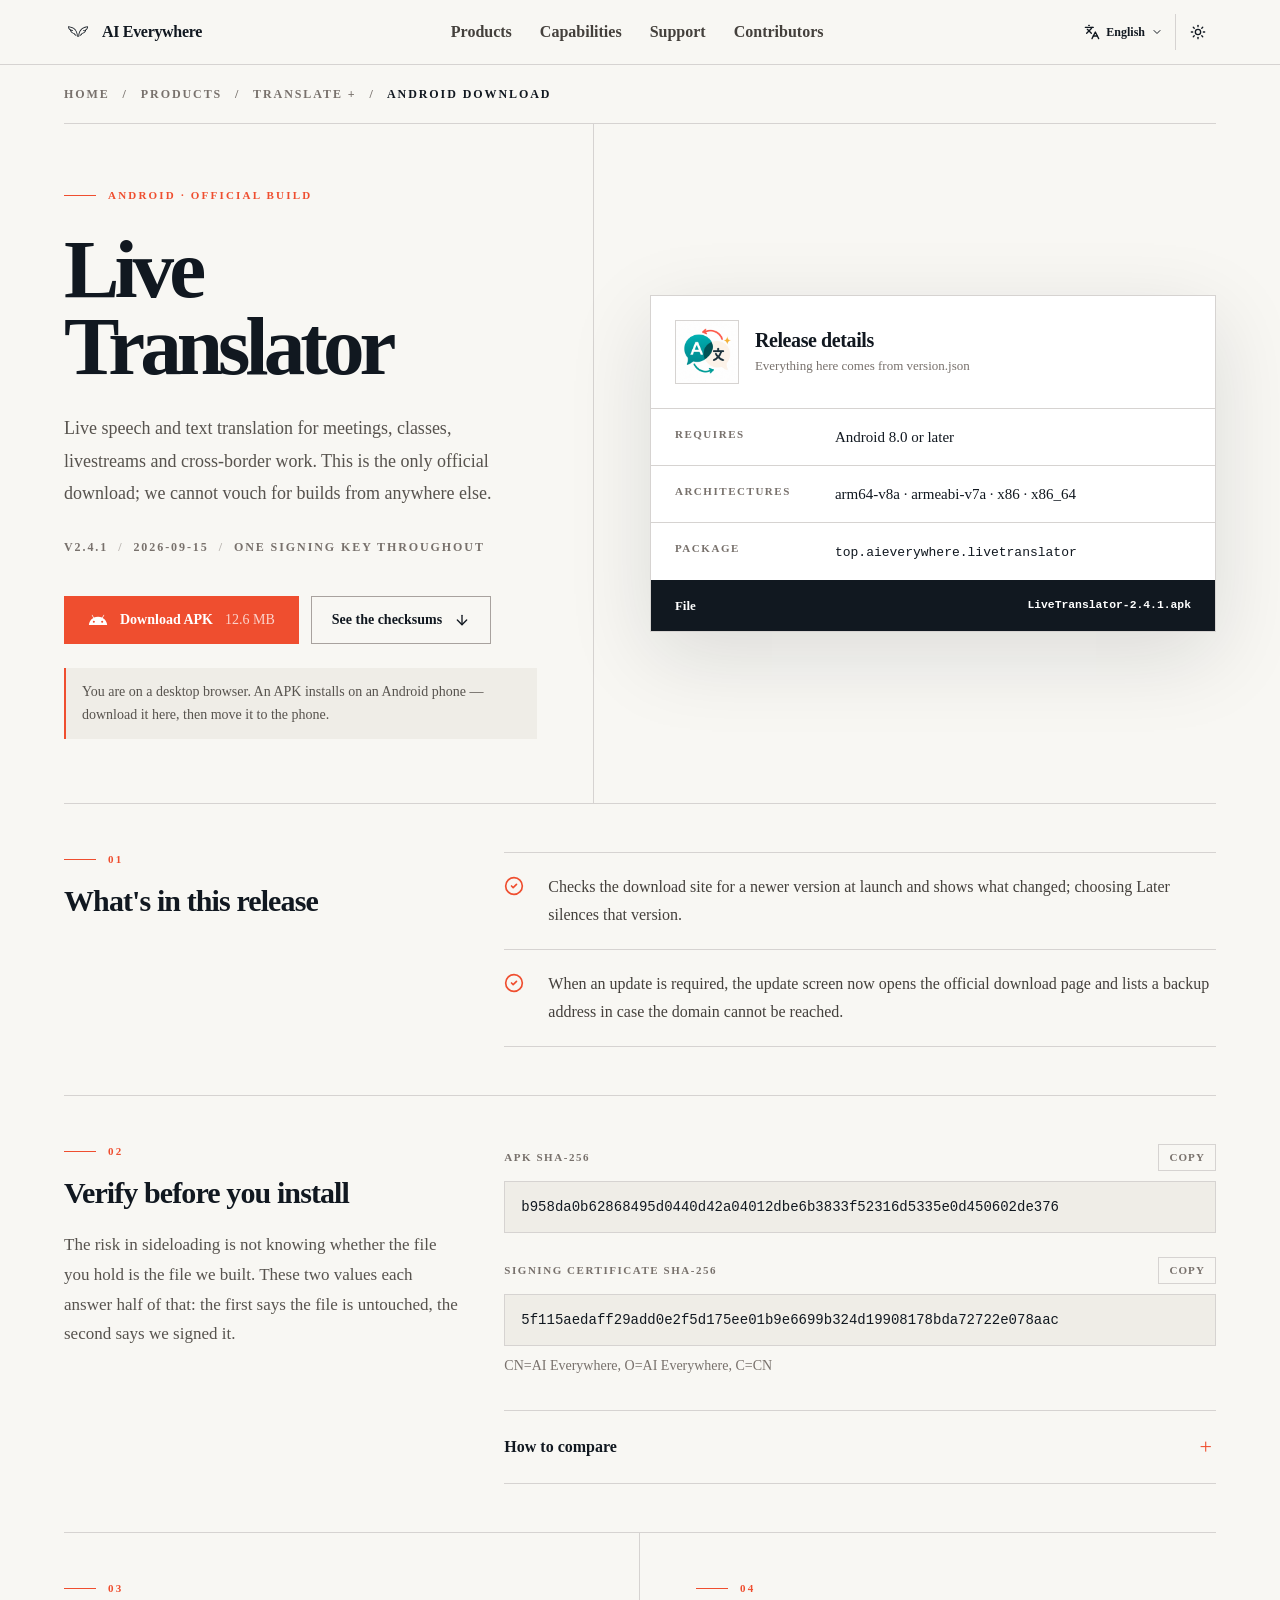
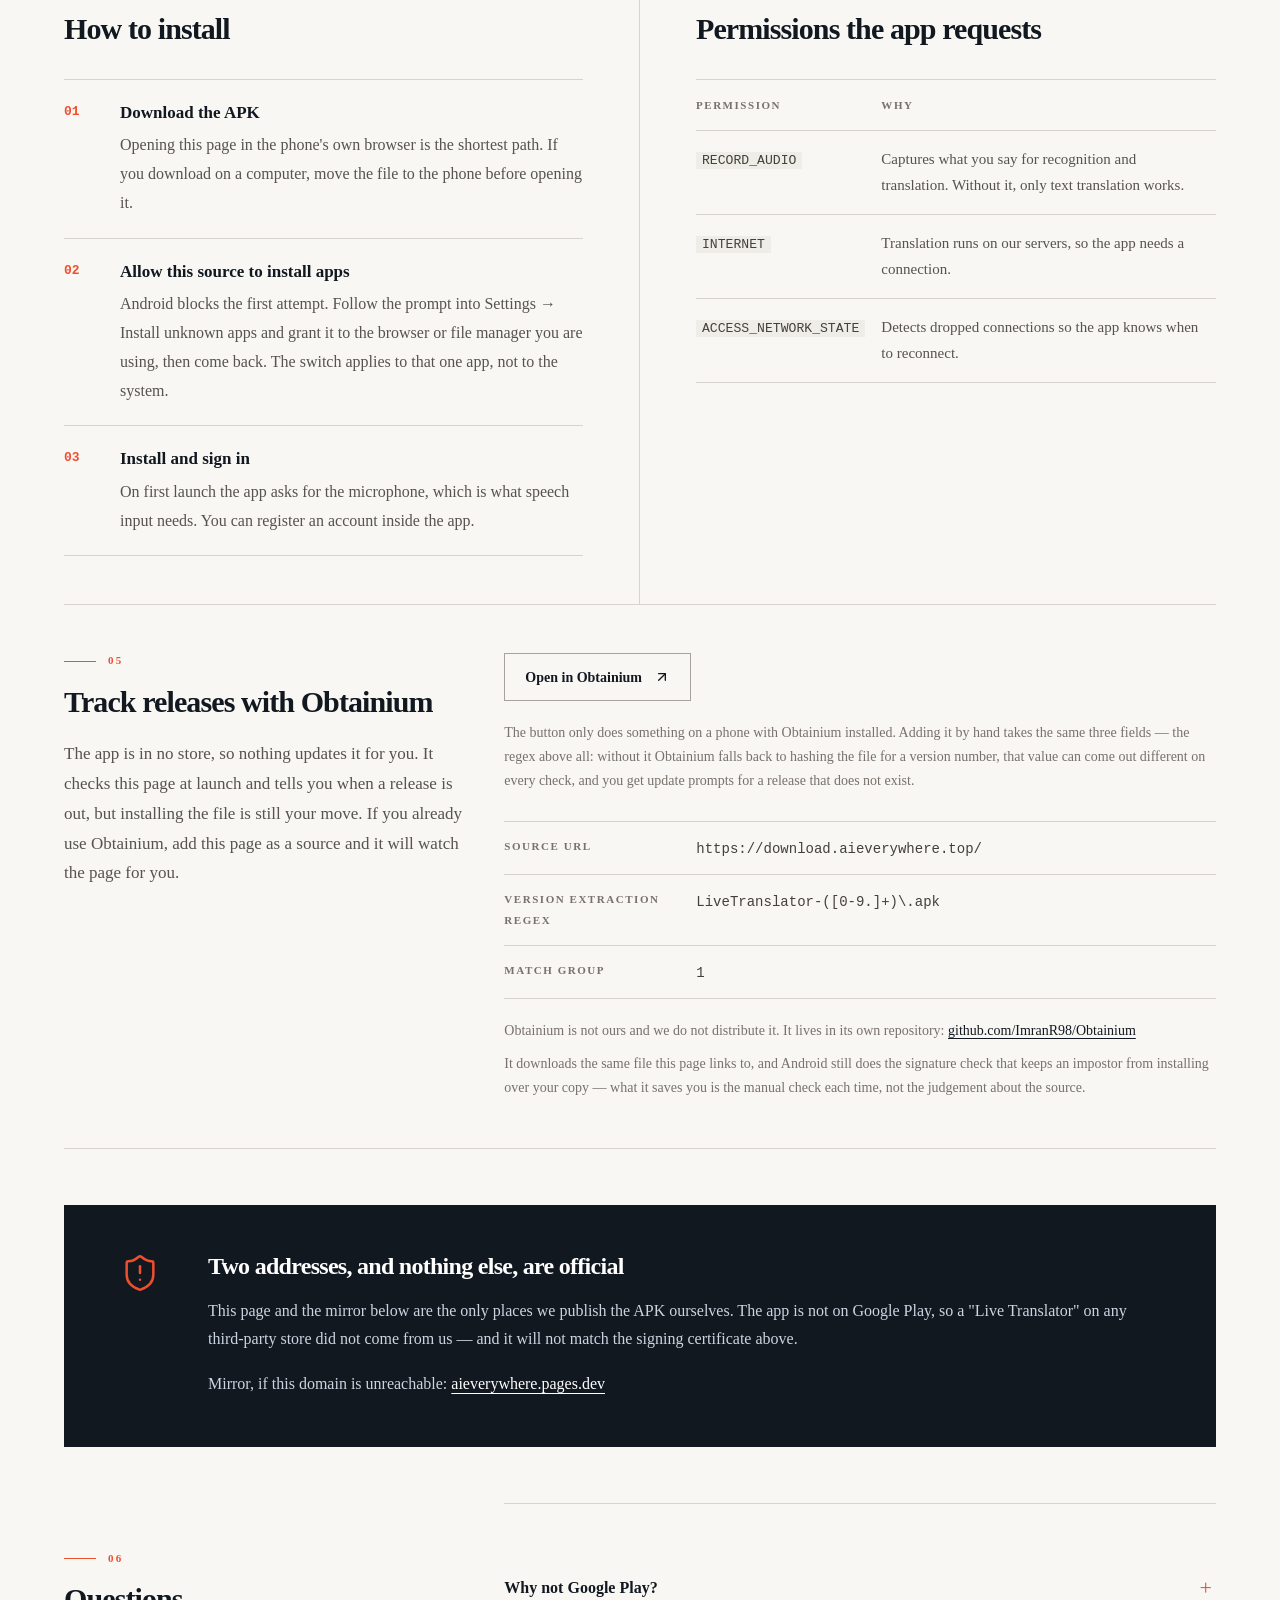
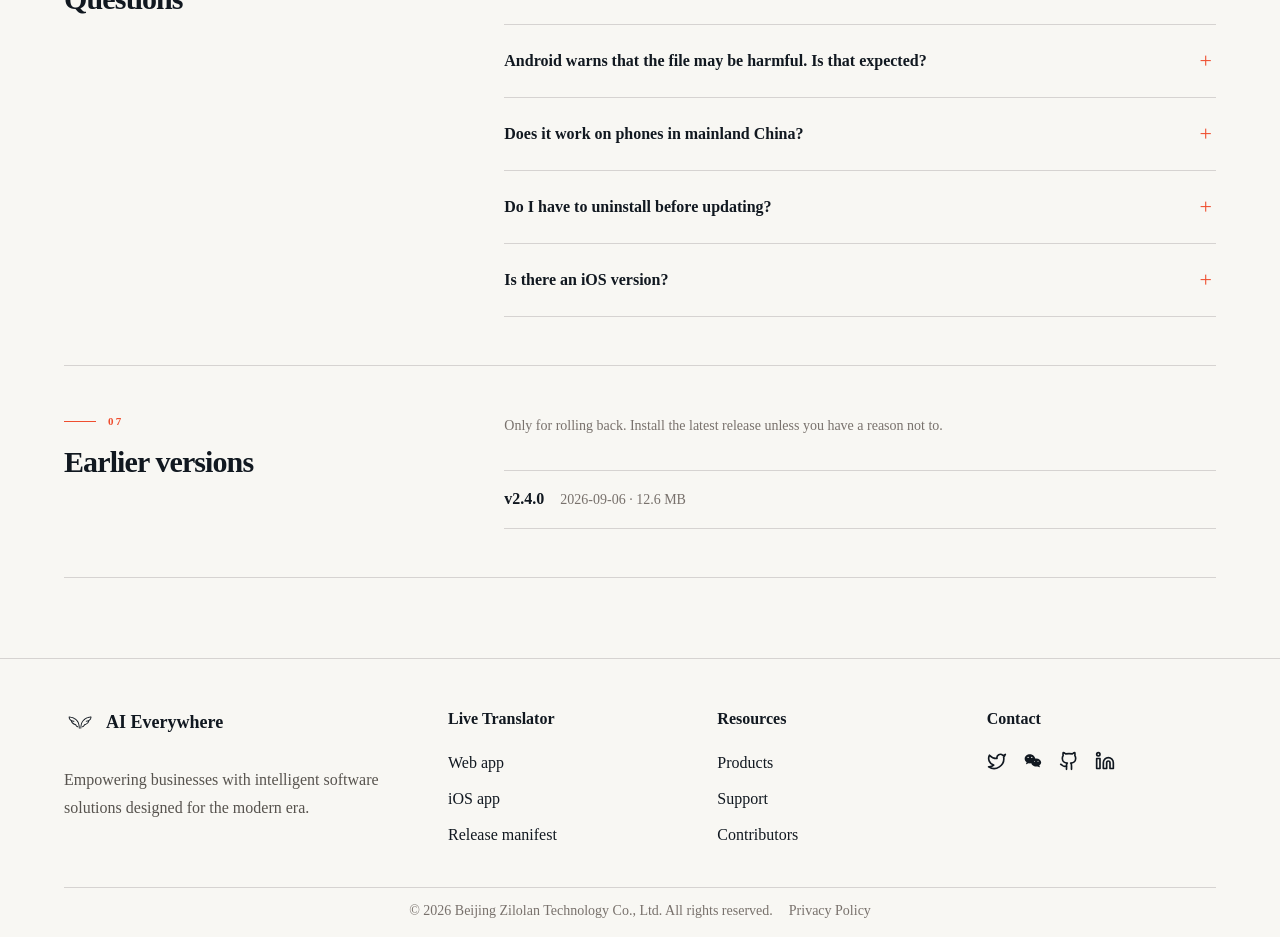
==== commit 971cd12c: "Allow users to keep auto updated by Obtainium" ====
--- a/index.html
+++ b/index.html
@@ -5,8 +5,8 @@
 <meta name="viewport" content="width=device-width, initial-scale=1.0">
 <title>Live Translator for Android — 官方 APK 下載</title>
 <meta name="description" content="Live Translator Android 版官方 APK 下載。即時語音翻譯、文字翻譯、會話歷史與 AI 總結，支援 Android 8.0 以上，附 SHA-256 校驗值與簽名指紋。">
-<meta name="theme-color" content="#ffffff" media="(prefers-color-scheme: light)">
-<meta name="theme-color" content="#11151a" media="(prefers-color-scheme: dark)">
+<meta name="theme-color" content="#f8f7f3" media="(prefers-color-scheme: light)">
+<meta name="theme-color" content="#0d1014" media="(prefers-color-scheme: dark)">
 <meta name="robots" content="index, follow">
 <meta name="author" content="Beijing Zilolan Technology Co., Ltd.">
 <link rel="canonical" href="https://download.aieverywhere.top/">
@@ -44,27 +44,25 @@
 
 <a class="skip-link" href="#download" data-i18n="skip">跳到下載</a>
 
-<!-- 頁首頁尾照主站 aieverywhere.top 的元件刻，連結都指回主站 -->
+<!-- 頁首頁尾照主站 aieverywhere.top 的元件刻，連結都指回主站。
+     主站的頁面分成 /zh/ 與 /en/ 兩套，href 寫的是繁體時要去的那一套，
+     換語言時由 js/main.js 依 data-site 改寫。 -->
 <header class="site-header">
   <div class="container header-inner">
-    <a class="brand" href="https://aieverywhere.top/">
+    <a class="brand" href="https://aieverywhere.top/zh/" data-site="home">
       <span class="logo" role="img" aria-label="AI Everywhere"></span>
       <span class="brand-name">AI Everywhere</span>
     </a>
 
     <nav class="primary-nav" aria-label="AI Everywhere">
-      <a href="https://aieverywhere.top/#top" data-i18n="nav.home">首頁</a>
-      <a href="https://aieverywhere.top/#features" data-i18n="nav.features">特性</a>
-      <a href="https://aieverywhere.top/#showcase" data-i18n="nav.products">產品</a>
+      <a href="https://aieverywhere.top/zh/products/" data-site="products" data-i18n="nav.products">產品</a>
+      <a href="https://aieverywhere.top/zh/#capabilities" data-site="capabilities" data-i18n="nav.capabilities">能力</a>
+      <a href="https://aieverywhere.top/zh/support/" data-site="support" data-i18n="nav.support">支援</a>
+      <a href="https://aieverywhere.top/zh/contributors/" data-site="contributors" data-i18n="nav.contributors">參與製作</a>
     </nav>
 
     <!-- 兩個按鈕都要 JS 才有作用，沒有 JS 就不出現 -->
     <div class="header-actions">
-      <button type="button" class="icon-btn theme-toggle" id="theme-toggle" hidden>
-        <svg class="icon i-sun" viewBox="0 0 24 24" fill="none" stroke="currentColor" stroke-width="2" stroke-linecap="round" stroke-linejoin="round" aria-hidden="true"><circle cx="12" cy="12" r="4"/><path d="M12 2v2"/><path d="M12 20v2"/><path d="m4.93 4.93 1.41 1.41"/><path d="m17.66 17.66 1.41 1.41"/><path d="M2 12h2"/><path d="M20 12h2"/><path d="m6.34 17.66-1.41 1.41"/><path d="m19.07 4.93-1.41 1.41"/></svg>
-        <svg class="icon i-moon" viewBox="0 0 24 24" fill="none" stroke="currentColor" stroke-width="2" stroke-linecap="round" stroke-linejoin="round" aria-hidden="true"><path d="M20.985 12.486a9 9 0 1 1-9.473-9.472c.405-.022.617.46.402.803a6 6 0 0 0 8.268 8.268c.344-.215.825-.004.803.401"/></svg>
-      </button>
-
       <div class="lang" id="lang" hidden>
         <button type="button" class="chip lang-toggle" id="lang-toggle" aria-haspopup="true" aria-expanded="false" aria-controls="lang-menu" data-i18n-aria="nav.language" aria-label="語言">
           <svg class="icon" viewBox="0 0 24 24" fill="none" stroke="currentColor" stroke-width="2" stroke-linecap="round" stroke-linejoin="round" aria-hidden="true"><path d="m5 8 6 6"/><path d="m4 14 6-6 2-3"/><path d="M2 5h12"/><path d="M7 2h1"/><path d="m22 22-5-10-5 10"/><path d="M14 18h6"/></svg>
@@ -77,173 +75,258 @@
           <button type="button" data-lang="en" lang="en">English</button>
         </div>
       </div>
+
+      <button type="button" class="icon-btn theme-toggle" id="theme-toggle" hidden>
+        <svg class="icon i-sun" viewBox="0 0 24 24" fill="none" stroke="currentColor" stroke-width="2" stroke-linecap="round" stroke-linejoin="round" aria-hidden="true"><circle cx="12" cy="12" r="4"/><path d="M12 2v2"/><path d="M12 20v2"/><path d="m4.93 4.93 1.41 1.41"/><path d="m17.66 17.66 1.41 1.41"/><path d="M2 12h2"/><path d="M20 12h2"/><path d="m6.34 17.66-1.41 1.41"/><path d="m19.07 4.93-1.41 1.41"/></svg>
+        <svg class="icon i-moon" viewBox="0 0 24 24" fill="none" stroke="currentColor" stroke-width="2" stroke-linecap="round" stroke-linejoin="round" aria-hidden="true"><path d="M20.985 12.486a9 9 0 1 1-9.473-9.472c.405-.022.617.46.402.803a6 6 0 0 0 8.268 8.268c.344-.215.825-.004.803.401"/></svg>
+      </button>
     </div>
   </div>
 </header>
 
 <main class="site-page">
   <div class="container">
-    <div class="page">
-
-      <a class="back-link" href="https://aieverywhere.top/products">
-        <svg class="icon-lg" viewBox="0 0 24 24" fill="none" stroke="currentColor" stroke-width="2" stroke-linecap="round" stroke-linejoin="round" aria-hidden="true"><path d="m12 19-7-7 7-7"/><path d="M19 12H5"/></svg>
-        <span data-i18n="back">查看所有產品</span>
-      </a>
-
-      <article class="panel" id="download">
-        <header class="hero">
-          <div class="app-icon"><img src="assets/icon-192.png" alt="" width="96" height="96"></div>
-          <h1 data-i18n="hero.title">Live Translator Android 版</h1>
+
+    <nav class="breadcrumb" data-i18n-aria="breadcrumb.label" aria-label="麵包屑導覽">
+      <a href="https://aieverywhere.top/zh/" data-site="home" data-i18n="breadcrumb.home">首頁</a>
+      <span class="sep" aria-hidden="true">/</span>
+      <a href="https://aieverywhere.top/zh/products/" data-site="products" data-i18n="breadcrumb.products">產品</a>
+      <span class="sep" aria-hidden="true">/</span>
+      <a href="https://aieverywhere.top/zh/products/translate-plus/" data-site="translate-plus">Translate +</a>
+      <span class="sep" aria-hidden="true">/</span>
+      <span class="current" data-i18n="breadcrumb.current">Android 下載</span>
+    </nav>
+
+    <header class="hero" id="download">
+      <div class="hero-main">
+        <div>
+          <p class="eyebrow" data-i18n="hero.eyebrow">Android · 官方安裝檔</p>
+          <h1>Live Translator</h1>
           <p class="hero-lede" data-i18n="hero.lede">會議、課堂、直播與跨境協作的即時語音與文字翻譯。這裡是唯一的官方下載點，其他來源的安裝檔我們無法擔保。</p>
           <p class="hero-meta">
-            <svg class="icon" viewBox="0 0 24 24" fill="currentColor" aria-hidden="true"><path d="M17.6 9.48 19.44 6.3a.38.38 0 0 0-.66-.38l-1.86 3.22A11.4 11.4 0 0 0 12 8.1c-1.77 0-3.43.39-4.92 1.04L5.22 5.92a.38.38 0 0 0-.66.38L6.4 9.48A10.8 10.8 0 0 0 1 18h22a10.8 10.8 0 0 0-5.4-8.52ZM7 15.25a1.25 1.25 0 1 1 0-2.5 1.25 1.25 0 0 1 0 2.5Zm10 0a1.25 1.25 0 1 1 0-2.5 1.25 1.25 0 0 1 0 2.5Z"/></svg>
-            <span>Android</span>
-            <span class="sep" aria-hidden="true">·</span>
             <span id="version-badge">v2.4.1</span>
-            <span class="sep" aria-hidden="true">·</span>
+            <span class="sep" aria-hidden="true">/</span>
             <span id="release-date">2026-09-15</span>
+            <span class="sep" aria-hidden="true">/</span>
+            <span data-i18n="hero.signed">同一把金鑰簽名</span>
           </p>
-
-          <a class="btn btn-download" id="download-btn" href="download/android/LiveTranslator-2.4.1.apk" download>
-            <svg class="icon-lg" viewBox="0 0 24 24" fill="currentColor" aria-hidden="true"><path d="M17.6 9.48 19.44 6.3a.38.38 0 0 0-.66-.38l-1.86 3.22A11.4 11.4 0 0 0 12 8.1c-1.77 0-3.43.39-4.92 1.04L5.22 5.92a.38.38 0 0 0-.66.38L6.4 9.48A10.8 10.8 0 0 0 1 18h22a10.8 10.8 0 0 0-5.4-8.52ZM7 15.25a1.25 1.25 0 1 1 0-2.5 1.25 1.25 0 0 1 0 2.5Zm10 0a1.25 1.25 0 1 1 0-2.5 1.25 1.25 0 0 1 0 2.5Z"/></svg>
-            <span data-i18n="download.cta">下載 APK</span>
-            <span class="btn-sub" id="download-meta">12.6 MB</span>
-          </a>
+        </div>
+
+        <div>
+          <div class="hero-actions">
+            <a class="btn" id="download-btn" href="download/android/LiveTranslator-2.4.1.apk" download>
+              <svg class="icon-lg" viewBox="0 0 24 24" fill="currentColor" aria-hidden="true"><path d="M17.6 9.48 19.44 6.3a.38.38 0 0 0-.66-.38l-1.86 3.22A11.4 11.4 0 0 0 12 8.1c-1.77 0-3.43.39-4.92 1.04L5.22 5.92a.38.38 0 0 0-.66.38L6.4 9.48A10.8 10.8 0 0 0 1 18h22a10.8 10.8 0 0 0-5.4-8.52ZM7 15.25a1.25 1.25 0 1 1 0-2.5 1.25 1.25 0 0 1 0 2.5Zm10 0a1.25 1.25 0 1 1 0-2.5 1.25 1.25 0 0 1 0 2.5Z"/></svg>
+              <span data-i18n="download.cta">下載 APK</span>
+              <span class="btn-sub" id="download-meta">12.6 MB</span>
+            </a>
+            <a class="btn-outline" href="#verify">
+              <span data-i18n="download.verify">先看校驗值</span>
+              <svg class="icon" viewBox="0 0 24 24" fill="none" stroke="currentColor" stroke-width="2" stroke-linecap="round" stroke-linejoin="round" aria-hidden="true"><path d="M12 5v14"/><path d="m19 12-7 7-7-7"/></svg>
+            </a>
+          </div>
 
           <p class="platform-note" id="platform-note" hidden></p>
-
-          <p class="mirror">
-            <span data-i18n="mirror.label">這個網址連不上時的備援：</span>
-            <a href="https://aieverywhere.pages.dev/">aieverywhere.pages.dev</a>
+        </div>
+      </div>
+
+      <div class="hero-aside">
+        <div class="file-card">
+          <div class="file-card-head">
+            <span class="app-icon"><img src="assets/icon-192.png" alt="" width="96" height="96"></span>
+            <div>
+              <h2 data-i18n="spec.title">版本資訊</h2>
+              <p data-i18n="spec.source">全部取自 version.json</p>
+            </div>
+          </div>
+          <dl class="spec">
+            <div><dt data-i18n="spec.os">系統需求</dt><dd id="spec-os">Android 8.0 以上</dd></div>
+            <div><dt data-i18n="spec.abi">支援架構</dt><dd id="spec-abi">arm64-v8a · armeabi-v7a · x86 · x86_64</dd></div>
+            <div><dt data-i18n="spec.pkg">套件名稱</dt><dd><code>top.<wbr>aieverywhere.<wbr>livetranslator</code></dd></div>
+          </dl>
+          <p class="file-card-foot">
+            <span data-i18n="spec.file">檔案</span>
+            <code>LiveTranslator-2.4.1.apk</code>
           </p>
-        </header>
-
-        <div class="panel-body">
-          <section>
-            <h2 data-i18n="spec.title">版本資訊</h2>
-            <dl class="spec">
-              <div><dt data-i18n="spec.os">系統需求</dt><dd id="spec-os">Android 8.0 以上</dd></div>
-              <div><dt data-i18n="spec.abi">支援架構</dt><dd id="spec-abi">arm64-v8a · armeabi-v7a · x86 · x86_64</dd></div>
-              <div><dt data-i18n="spec.pkg">套件名稱</dt><dd><code>top.<wbr>aieverywhere.<wbr>livetranslator</code></dd></div>
-            </dl>
-          </section>
-
-          <!-- 更新說明只在 version.json 裡，抓到才顯示 -->
-          <section id="changelog" hidden>
-            <h2 data-i18n="changelog.title">這一版有什麼</h2>
-            <ul class="checklist" id="changelog-list"></ul>
-          </section>
-        </div>
-      </article>
-
-      <section class="panel" id="verify">
-        <div class="panel-body">
-          <h2 data-i18n="verify.title">安裝前先驗一下</h2>
-          <p class="prose" data-i18n="verify.intro">側載的風險在於你不知道手上的檔案有沒有被換過。下面兩個值可以各自回答一半：第一個確認檔案本身沒被動過，第二個確認它確實是我們簽的。</p>
-
-          <div class="hash">
-            <div class="hash-head">
-              <h3 data-i18n="verify.file">APK 檔案 SHA-256</h3>
-              <button type="button" class="chip copy" data-copy="#sha-file" data-i18n="copy">複製</button>
-            </div>
-            <code id="sha-file">b958da0b62868495d0440d42a04012dbe6b3833f52316d5335e0d450602de376</code>
+        </div>
+      </div>
+    </header>
+
+    <!-- 更新說明只在 version.json 裡，抓到才顯示 -->
+    <section class="row lede-row" id="changelog" hidden>
+      <div>
+        <p class="eyebrow">01</p>
+        <h2 data-i18n="changelog.title">這一版有什麼</h2>
+      </div>
+      <div>
+        <ul class="checklist" id="changelog-list"></ul>
+      </div>
+    </section>
+
+    <section class="row lede-row" id="verify">
+      <div>
+        <p class="eyebrow">02</p>
+        <h2 data-i18n="verify.title">安裝前先驗一下</h2>
+        <p class="prose" data-i18n="verify.intro">側載的風險在於你不知道手上的檔案有沒有被換過。下面兩個值可以各自回答一半：第一個確認檔案本身沒被動過，第二個確認它確實是我們簽的。</p>
+      </div>
+      <div>
+        <div class="hash">
+          <div class="hash-head">
+            <h3 data-i18n="verify.file">APK 檔案 SHA-256</h3>
+            <button type="button" class="chip copy" data-copy="#sha-file" data-i18n="copy">複製</button>
           </div>
-
-          <div class="hash">
-            <div class="hash-head">
-              <h3 data-i18n="verify.cert">簽名憑證 SHA-256</h3>
-              <button type="button" class="chip copy" data-copy="#sha-cert" data-i18n="copy">複製</button>
-            </div>
-            <code id="sha-cert">5f115aedaff29add0e2f5d175ee01b9e6699b324d19908178bda72722e078aac</code>
-            <p class="muted" id="cert-subject">CN=AI Everywhere, O=AI Everywhere, C=CN</p>
+          <code id="sha-file">b958da0b62868495d0440d42a04012dbe6b3833f52316d5335e0d450602de376</code>
+        </div>
+
+        <div class="hash">
+          <div class="hash-head">
+            <h3 data-i18n="verify.cert">簽名憑證 SHA-256</h3>
+            <button type="button" class="chip copy" data-copy="#sha-cert" data-i18n="copy">複製</button>
           </div>
-
-          <details>
-            <summary data-i18n="verify.how">怎麼比對</summary>
-            <p data-i18n="verify.howFile">檔案雜湊在自己的電腦上算：</p>
-            <pre><code>macOS / Linux:  shasum -a 256 LiveTranslator-2.4.1.apk
+          <code id="sha-cert">5f115aedaff29add0e2f5d175ee01b9e6699b324d19908178bda72722e078aac</code>
+          <p class="muted" id="cert-subject">CN=AI Everywhere, O=AI Everywhere, C=CN</p>
+        </div>
+
+        <details>
+          <summary data-i18n="verify.how">怎麼比對</summary>
+          <p data-i18n="verify.howFile">檔案雜湊在自己的電腦上算：</p>
+          <pre><code>macOS / Linux:  shasum -a 256 LiveTranslator-2.4.1.apk
 Windows:        certutil -hashfile LiveTranslator-2.4.1.apk SHA256</code></pre>
-            <p data-i18n="verify.howCert">憑證指紋要用 Android SDK 的 apksigner，它讀的是簽名區塊而不是檔案內容：</p>
-            <pre><code>apksigner verify --print-certs LiveTranslator-2.4.1.apk</code></pre>
-            <p class="muted" data-i18n="verify.note">憑證指紋跨版本不變。哪天它變了，代表簽名金鑰換了——那必須是我們公開說明過的事，否則就別裝。</p>
-          </details>
-        </div>
-      </section>
-
-      <section class="panel" id="install">
-        <div class="panel-body">
-          <h2 data-i18n="install.title">安裝步驟</h2>
-          <ol class="steps">
-            <li>
+          <p data-i18n="verify.howCert">憑證指紋要用 Android SDK 的 apksigner，它讀的是簽名區塊而不是檔案內容：</p>
+          <pre><code>apksigner verify --print-certs LiveTranslator-2.4.1.apk</code></pre>
+          <p class="muted" data-i18n="verify.note">憑證指紋跨版本不變。哪天它變了，代表簽名金鑰換了——那必須是我們公開說明過的事，否則就別裝。</p>
+        </details>
+      </div>
+    </section>
+
+    <section class="row" id="install">
+      <div>
+        <p class="eyebrow">03</p>
+        <h2 data-i18n="install.title">安裝步驟</h2>
+        <ol class="steps">
+          <li>
+            <div>
               <h3 data-i18n="install.s1.t">下載 APK</h3>
               <p data-i18n="install.s1.d">用手機的瀏覽器直接開這一頁最省事。在電腦上下載的話，記得把檔案傳進手機再開啟。</p>
-            </li>
-            <li>
+            </div>
+          </li>
+          <li>
+            <div>
               <h3 data-i18n="install.s2.t">允許這個來源安裝</h3>
               <p data-i18n="install.s2.d">點開下載好的檔案，系統會擋一次。照著提示進「設定 → 安裝未知應用程式」，把當下這個瀏覽器或檔案管理器打開權限，再回來繼續。這個開關是給那一個 App 的，不是全域的。</p>
-            </li>
-            <li>
+            </div>
+          </li>
+          <li>
+            <div>
               <h3 data-i18n="install.s3.t">安裝並登入</h3>
               <p data-i18n="install.s3.d">安裝完第一次啟動會要求麥克風權限，那是語音輸入用的。沒有帳號的話可以直接在 App 內註冊。</p>
-            </li>
-          </ol>
-
-          <section>
-            <h2 data-i18n="perm.title">App 要哪些權限</h2>
-            <div class="table-wrap">
-              <table class="perms">
-                <thead><tr><th data-i18n="perm.h1">權限</th><th data-i18n="perm.h2">用途</th></tr></thead>
-                <tbody>
-                  <tr><td><code>RECORD_AUDIO</code></td><td data-i18n="perm.mic">錄下你說的話拿去辨識與翻譯。不開就只能用文字翻譯。</td></tr>
-                  <tr><td><code>INTERNET</code></td><td data-i18n="perm.net">翻譯在伺服器上做，必須連網。</td></tr>
-                  <tr><td><code>ACCESS_NETWORK_STATE</code></td><td data-i18n="perm.state">判斷斷線，好決定要不要重連。</td></tr>
-                </tbody>
-              </table>
             </div>
-          </section>
-        </div>
-      </section>
-
-      <section class="panel" id="faq">
-        <div class="panel-body">
-          <h2 data-i18n="faq.title">常見問題</h2>
-
-          <details>
-            <summary data-i18n="faq.q1">為什麼不上 Google Play？</summary>
-            <p data-i18n="faq.a1">主要使用者在中國大陸，那裡的手機大多沒有 Play 商店，上架也到不了他們手上。自行發佈的 APK 反而是所有地區都能裝的那一個。</p>
-          </details>
-
-          <details>
-            <summary data-i18n="faq.q2">系統說「這個檔案可能有害」，正常嗎？</summary>
-            <p data-i18n="faq.a2">正常。Android 對所有不是從商店來的安裝檔都這樣提示，它警告的是來源不明，不是檔案本身有問題。你可以先比對上面的 SHA-256 再決定要不要繼續。</p>
-          </details>
-
-          <details>
-            <summary data-i18n="faq.q3">中國大陸的手機能用嗎？</summary>
-            <p data-i18n="faq.a3">能。App 完全不依賴 Google Play 服務，預設的語音辨識走我們自己的伺服器。個人資料頁裡另一個「裝置端辨識」選項要靠手機自己的語音辨識服務，沒有的機器會自動變成灰色，那是預期行為。</p>
-          </details>
-
-          <details>
-            <summary data-i18n="faq.q4">更新要先解除安裝嗎？</summary>
-            <p data-i18n="faq.a4">不用。每一版都用同一把金鑰簽名，直接覆蓋安裝就好，資料和登入狀態都會留著。反過來說，如果系統拒絕覆蓋並說簽章不符，那個檔案就不是我們發的。</p>
-          </details>
-
-          <details>
-            <summary data-i18n="faq.q5">有 iOS 版嗎？</summary>
-            <p data-i18n="faq.a5">有，功能與這一版對齊。網頁版不用安裝，開瀏覽器就能用。</p>
-          </details>
-        </div>
-      </section>
-
-      <section class="panel" id="history" hidden>
-        <div class="panel-body">
-          <h2 data-i18n="history.title">歷史版本</h2>
-          <p class="muted" data-i18n="history.note">舊版只在需要退回時使用，一般情況請裝最新版。</p>
-          <ul class="version-list" id="history-list"></ul>
-        </div>
-      </section>
-
-    </div>
+          </li>
+        </ol>
+      </div>
+
+      <div>
+        <p class="eyebrow">04</p>
+        <h2 data-i18n="perm.title">App 要哪些權限</h2>
+        <div class="table-wrap">
+          <table class="perms">
+            <thead><tr><th data-i18n="perm.h1">權限</th><th data-i18n="perm.h2">用途</th></tr></thead>
+            <tbody>
+              <tr><td><code>RECORD_AUDIO</code></td><td data-i18n="perm.mic">錄下你說的話拿去辨識與翻譯。不開就只能用文字翻譯。</td></tr>
+              <tr><td><code>INTERNET</code></td><td data-i18n="perm.net">翻譯在伺服器上做，必須連網。</td></tr>
+              <tr><td><code>ACCESS_NETWORK_STATE</code></td><td data-i18n="perm.state">判斷斷線，好決定要不要重連。</td></tr>
+            </tbody>
+          </table>
+        </div>
+      </div>
+    </section>
+
+    <!-- 一鍵匯入的按鈕要 JS 才會出現，原因見 js/main.js 的 OBTAINIUM_APP -->
+    <section class="row lede-row" id="obtainium">
+      <div>
+        <p class="eyebrow">05</p>
+        <h2 data-i18n="obtainium.title">用 Obtainium 追新版</h2>
+        <p class="prose" data-i18n="obtainium.intro">這個 App 不在任何商店裡，所以系統不會幫你更新。App 自己會在啟動時看一眼這裡有沒有新版，但檔案還是得你手動裝。你如果已經在用 Obtainium，把這一頁加成來源就行——它會盯著這一頁，出新版時通知你。</p>
+      </div>
+      <div>
+        <div class="actions">
+          <a class="btn-outline" id="obtainium-link" hidden>
+            <span data-i18n="obtainium.cta">在 Obtainium 中開啟</span>
+            <svg class="icon" viewBox="0 0 24 24" fill="none" stroke="currentColor" stroke-width="2" stroke-linecap="round" stroke-linejoin="round" aria-hidden="true"><path d="M7 7h10v10"/><path d="M7 17 17 7"/></svg>
+          </a>
+        </div>
+        <p class="muted" data-i18n="obtainium.hint">這顆按鈕只有在裝了 Obtainium 的手機上才有反應。自己手動加也可以，填這三個欄位——尤其是正則：少了它，Obtainium 只能拿檔案的雜湊當版本號，那個值每次算出來都可能不一樣，於是會一直跳出其實不存在的更新。</p>
+
+        <dl class="kv">
+          <div><dt data-i18n="obtainium.source">來源網址</dt><dd><code>https://download.aieverywhere.top/</code></dd></div>
+          <div><dt data-i18n="obtainium.regex">版本擷取正則</dt><dd><code id="obtainium-regex">LiveTranslator-([0-9.]+)\.apk</code></dd></div>
+          <div><dt data-i18n="obtainium.group">Match group</dt><dd><code>1</code></dd></div>
+        </dl>
+
+        <p class="muted">
+          <span data-i18n="obtainium.note">Obtainium 不是我們做的，我們也不發佈它，它在自己的倉庫：</span>
+          <a href="https://github.com/ImranR98/Obtainium" rel="noopener">github.com/ImranR98/Obtainium</a>
+        </p>
+        <p class="muted" data-i18n="obtainium.trust">它下載的就是這一頁上的同一個檔案，覆蓋安裝時擋不擋得住冒牌貨仍然是 Android 在比對簽名——換句話說，它省的是每次手動檢查，不是你對來源的判斷。</p>
+      </div>
+    </section>
+
+    <!-- 主站產品頁那塊反白的「限制與隱私」，這裡放來源與備援 -->
+    <section class="ink-block">
+      <svg class="shield" viewBox="0 0 24 24" fill="none" stroke="currentColor" stroke-width="1.5" stroke-linecap="round" stroke-linejoin="round" aria-hidden="true"><path d="M20 13c0 5-3.5 7.5-7.66 8.95a1 1 0 0 1-.67-.01C7.5 20.5 4 18 4 13V6a1 1 0 0 1 1-1c2 0 4.5-1.2 6.24-2.72a1.17 1.17 0 0 1 1.52 0C14.51 3.81 17 5 19 5a1 1 0 0 1 1 1z"/><path d="M12 8v4"/><path d="M12 16h.01"/></svg>
+      <div>
+        <h2 data-i18n="source.title">官方來源只有這兩個網址</h2>
+        <p data-i18n="source.body">這一頁與下面的備援網址是我們唯一自己發佈 APK 的地方。App 沒有上架 Google Play，任何第三方市集上的「Live Translator」都不是我們放的，也不會通過上面的簽名憑證比對。</p>
+        <p>
+          <span data-i18n="mirror.label">這個網址連不上時的備援：</span>
+          <a href="https://aieverywhere.pages.dev/">aieverywhere.pages.dev</a>
+        </p>
+      </div>
+    </section>
+
+    <section class="row lede-row" id="faq">
+      <div>
+        <p class="eyebrow">06</p>
+        <h2 data-i18n="faq.title">常見問題</h2>
+      </div>
+      <div class="faq-list">
+        <details>
+          <summary data-i18n="faq.q1">為什麼不上 Google Play？</summary>
+          <p data-i18n="faq.a1">主要使用者在中國大陸，那裡的手機大多沒有 Play 商店，上架也到不了他們手上。自行發佈的 APK 反而是所有地區都能裝的那一個。</p>
+        </details>
+
+        <details>
+          <summary data-i18n="faq.q2">系統說「這個檔案可能有害」，正常嗎？</summary>
+          <p data-i18n="faq.a2">正常。Android 對所有不是從商店來的安裝檔都這樣提示，它警告的是來源不明，不是檔案本身有問題。你可以先比對上面的 SHA-256 再決定要不要繼續。</p>
+        </details>
+
+        <details>
+          <summary data-i18n="faq.q3">中國大陸的手機能用嗎？</summary>
+          <p data-i18n="faq.a3">能。App 完全不依賴 Google Play 服務，預設的語音辨識走我們自己的伺服器。個人資料頁裡另一個「裝置端辨識」選項要靠手機自己的語音辨識服務，沒有的機器會自動變成灰色，那是預期行為。</p>
+        </details>
+
+        <details>
+          <summary data-i18n="faq.q4">更新要先解除安裝嗎？</summary>
+          <p data-i18n="faq.a4">不用。每一版都用同一把金鑰簽名，直接覆蓋安裝就好，資料和登入狀態都會留著。反過來說，如果系統拒絕覆蓋並說簽章不符，那個檔案就不是我們發的。</p>
+        </details>
+
+        <details>
+          <summary data-i18n="faq.q5">有 iOS 版嗎？</summary>
+          <p data-i18n="faq.a5">有，功能與這一版對齊。網頁版不用安裝，開瀏覽器就能用。</p>
+        </details>
+      </div>
+    </section>
+
+    <section class="row lede-row" id="history" hidden>
+      <div>
+        <p class="eyebrow">07</p>
+        <h2 data-i18n="history.title">歷史版本</h2>
+      </div>
+      <div>
+        <p class="muted" data-i18n="history.note">舊版只在需要退回時使用，一般情況請裝最新版。</p>
+        <ul class="version-list" id="history-list"></ul>
+      </div>
+    </section>
+
   </div>
 </main>
 
@@ -251,30 +334,33 @@
   <div class="container">
     <div class="footer-grid">
       <div>
-        <p class="footer-brand"><span class="logo" aria-hidden="true"></span> AI Everywhere</p>
-        <p data-i18n="footer.desc">用為現代時代設計的智慧軟體解決方案賦能企業。</p>
-      </div>
-      <div>
-        <h4>Live Translator</h4>
+        <a class="footer-brand" href="https://aieverywhere.top/zh/" data-site="home">
+          <span class="logo" aria-hidden="true"></span>
+          AI Everywhere
+        </a>
+        <p class="footer-desc" data-i18n="footer.desc">用為現代時代設計的智慧軟體解決方案賦能企業。</p>
+      </div>
+
+      <div>
+        <h2>Live Translator</h2>
         <ul>
           <li><a href="https://translate.aieverywhere.top/" data-i18n="footer.web">網頁版</a></li>
           <li><a href="download/ios/" data-i18n="footer.ios">iOS 版</a></li>
           <li><a href="version.json" data-i18n="footer.manifest">版本資訊 JSON</a></li>
         </ul>
       </div>
-      <div>
-        <h4 data-i18n="footer.resources">資源</h4>
+
+      <div>
+        <h2 data-i18n="footer.resources">資源</h2>
         <ul>
-          <li><a href="https://aieverywhere.top/products" data-i18n="footer.products">所有產品</a></li>
-          <li><a href="https://aieverywhere.top/support" data-i18n="footer.help">幫助中心</a></li>
-          <li><a href="https://aieverywhere.top/contributors" data-i18n="footer.team">認識我們的團隊</a></li>
+          <li><a href="https://aieverywhere.top/zh/products/" data-site="products" data-i18n="nav.products">產品</a></li>
+          <li><a href="https://aieverywhere.top/zh/support/" data-site="support" data-i18n="nav.support">支援</a></li>
+          <li><a href="https://aieverywhere.top/zh/contributors/" data-site="contributors" data-i18n="nav.contributors">參與製作</a></li>
         </ul>
       </div>
-      <div>
-        <h4 data-i18n="footer.contact">聯絡</h4>
-        <ul>
-          <li><a href="https://aieverywheresakura.github.io/" rel="noopener" data-i18n="footer.privacy">隱私政策</a></li>
-        </ul>
+
+      <div>
+        <h2 data-i18n="footer.contact">聯絡</h2>
         <div class="social">
           <a href="https://x.com/Ziluolan_AI" rel="noopener" aria-label="AI Everywhere X">
             <svg class="icon-lg" viewBox="0 0 24 24" fill="none" stroke="currentColor" stroke-width="2" stroke-linecap="round" stroke-linejoin="round" aria-hidden="true"><path d="M22 4s-.7 2.1-2 3.4c1.6 10-9.4 17.3-18 11.6 2.2.1 4.4-.6 6-2C3 15.5.5 9.6 3 5c2.2 2.6 5.6 4.1 9 4-.9-4.2 4-6.6 7-3.8 1.1 0 3-1.2 3-1.2z"/></svg>
@@ -291,8 +377,11 @@
         </div>
       </div>
     </div>
+
     <div class="footer-bottom">
-      <p>© 2026 Beijing Zilolan Technology Co., Ltd. All rights reserved.</p>
+      <p data-i18n="footer.copyright">© 2026 北京紫洛兰科技有限公司 版權所有。</p>
+      <a href="https://aieverywheresakura.github.io/" rel="noopener" data-i18n="footer.privacy">隱私政策</a>
+      <a href="https://beian.miit.gov.cn/" id="icp" rel="noopener">京ICP备2025139194号-1</a>
     </div>
   </div>
 </footer>
